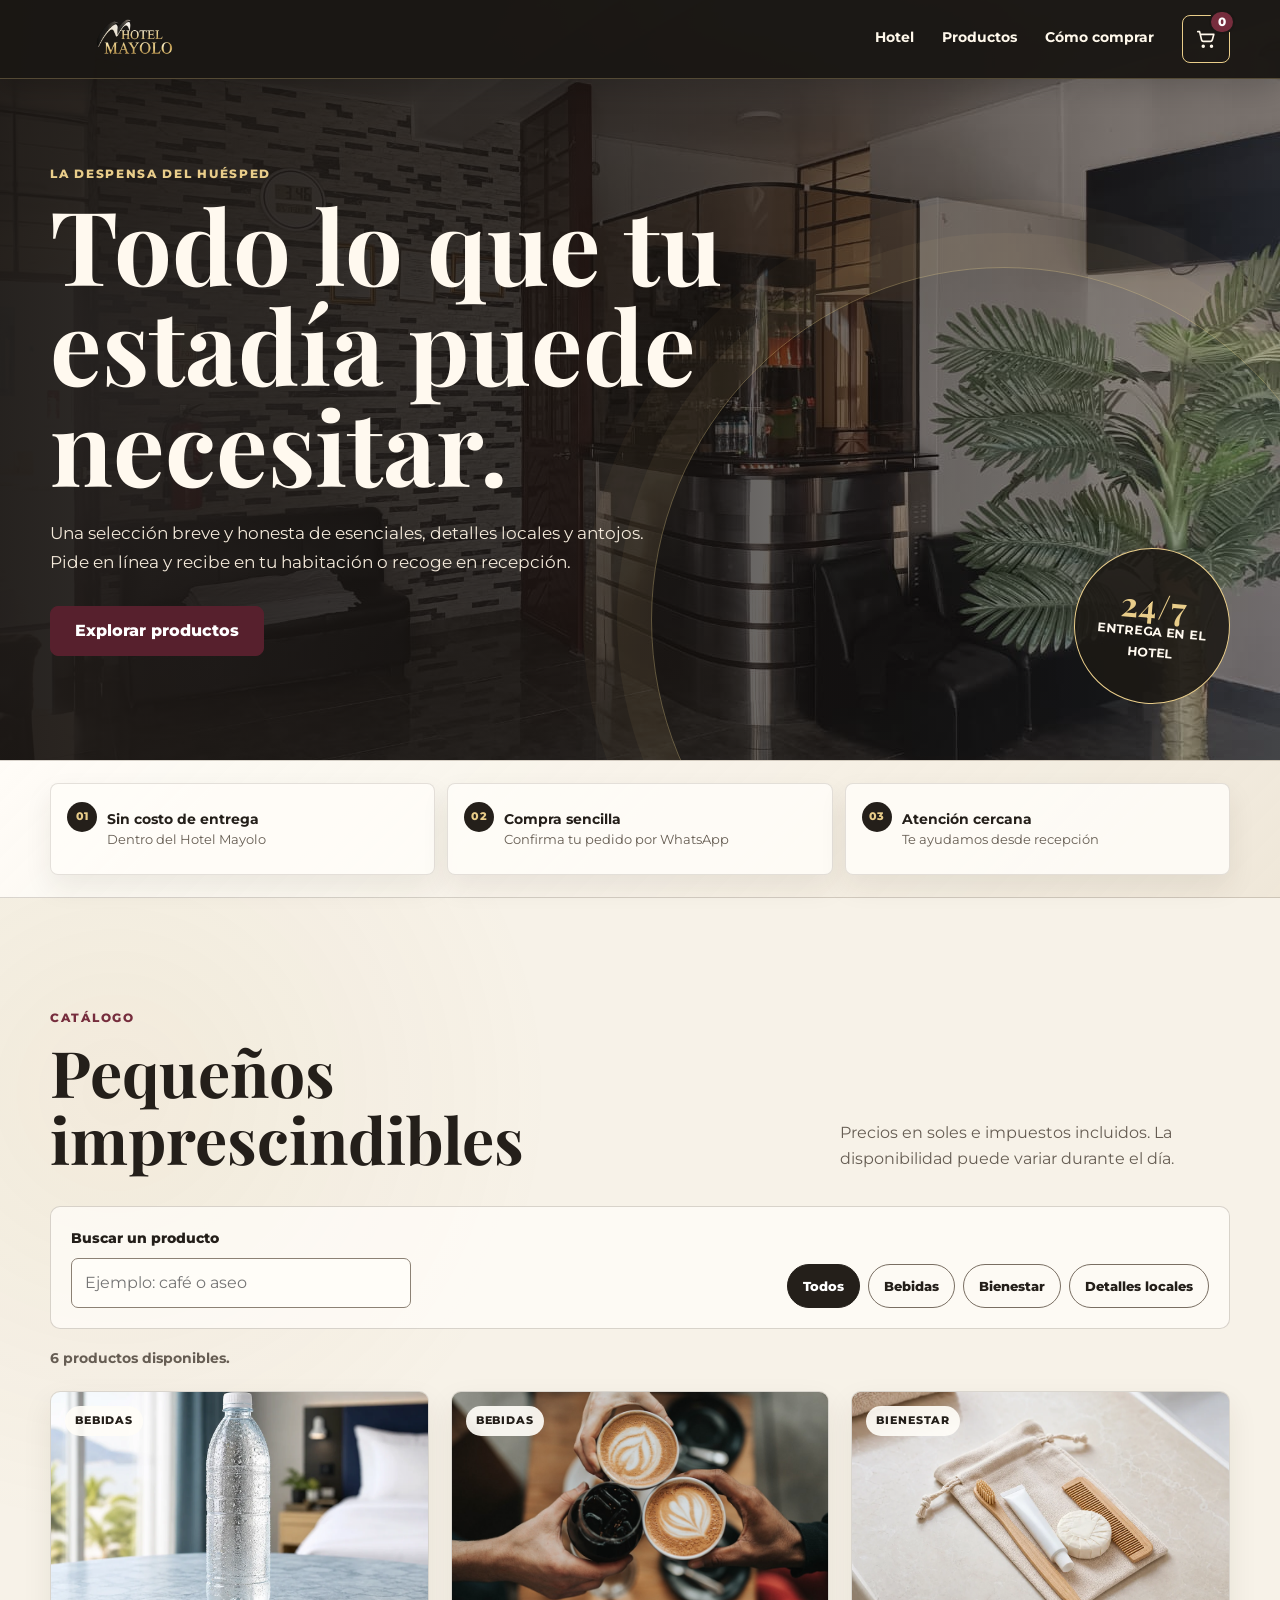
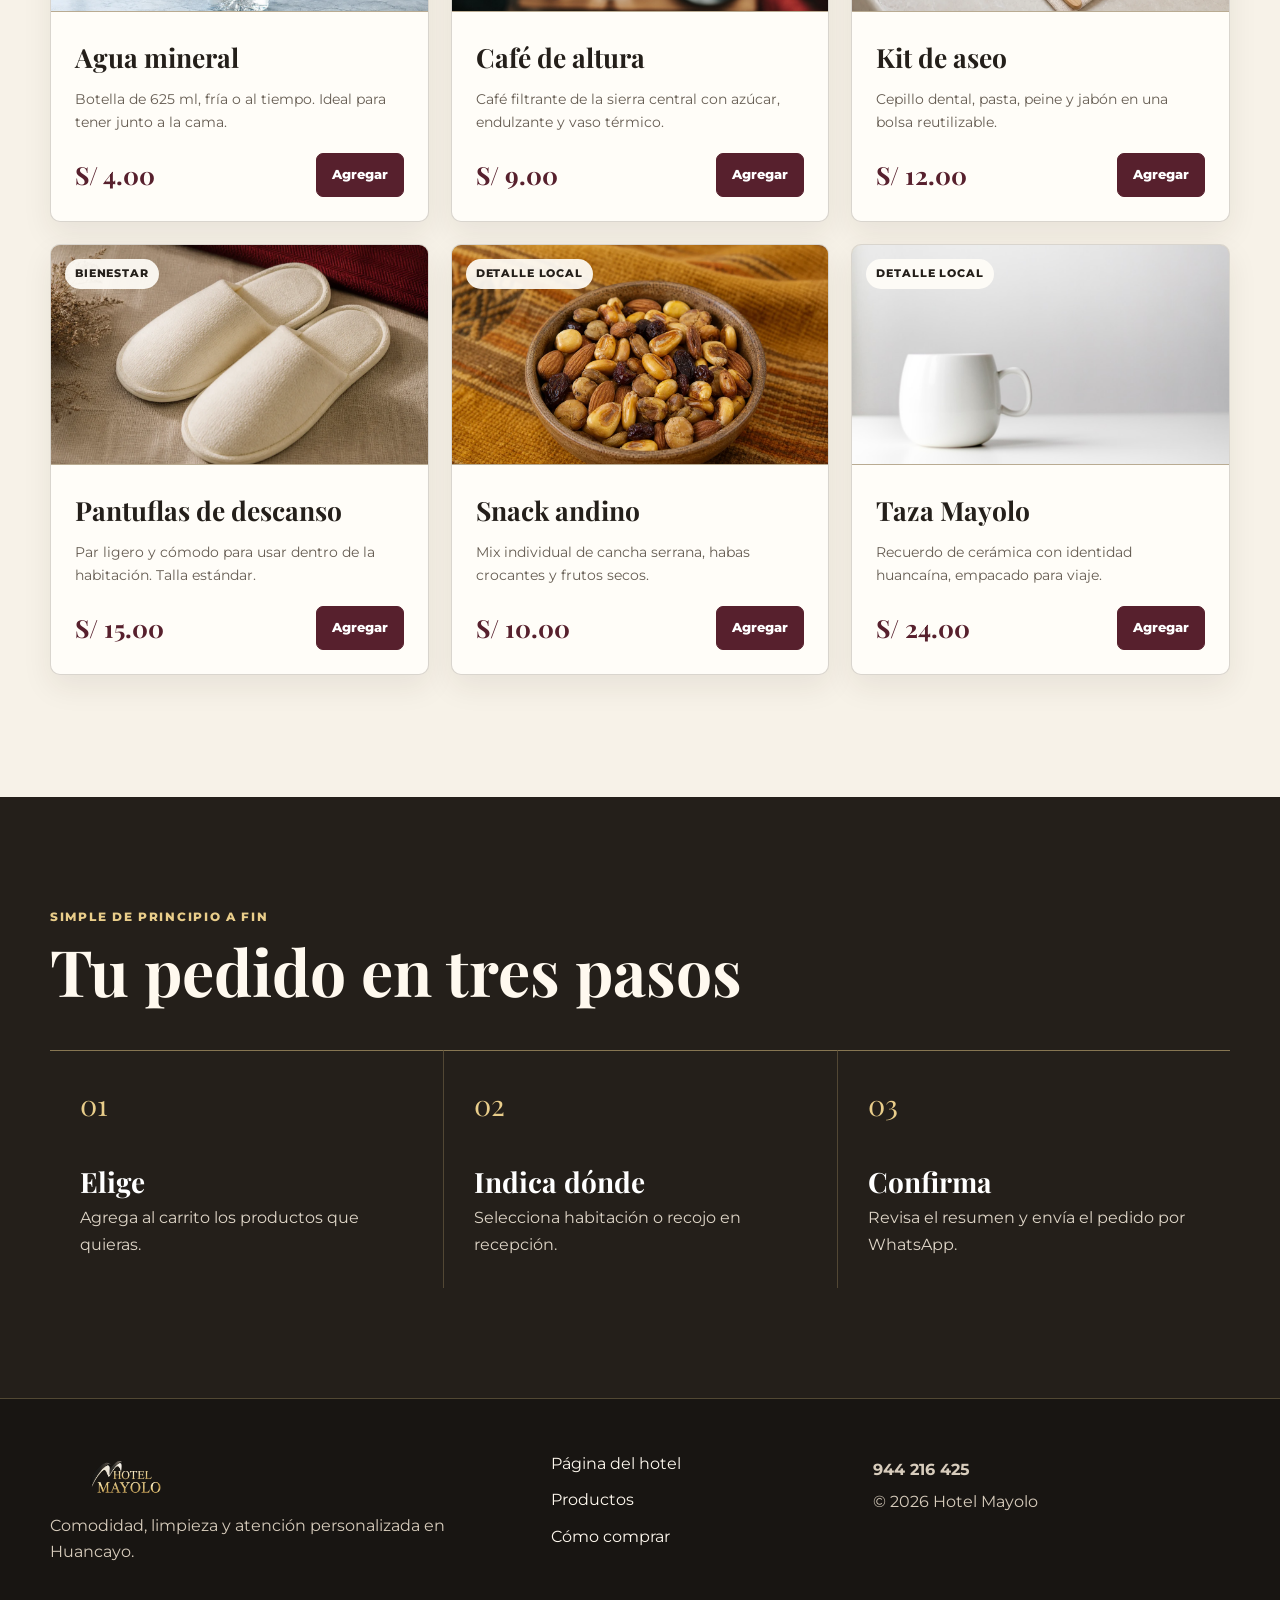
==== e-commerce.html @ b38c58a6 "implementado e-commerce" ====
<!DOCTYPE html>
<html lang="es">
<head>
  <meta charset="UTF-8">
  <meta name="viewport" content="width=device-width, initial-scale=1.0">
  <meta name="description" content="Tienda del Hotel Mayolo: productos útiles para tu estadía, entrega en recepción o directamente en tu habitación.">
  <title>Tienda Mayolo | Productos para tu estadía</title>
  <link rel="icon" href="assets/imagenes/logo-mayolo.png" type="image/png">
  <link rel="preconnect" href="https://fonts.googleapis.com">
  <link rel="preconnect" href="https://fonts.gstatic.com" crossorigin>
  <link href="https://fonts.googleapis.com/css2?family=Montserrat:wght@400;500;600;700&family=Playfair+Display:wght@600;700&display=swap" rel="stylesheet">
  <link rel="stylesheet" href="e-commerce.css">
</head>
<body>
  <header class="encabezado-tienda">
    <nav class="navegacion-tienda" aria-label="Navegación principal">
      <a class="marca-tienda" href="index.html" aria-label="Hotel Mayolo, volver a la página principal">
        <img src="assets/imagenes/logo-mayolo.png" alt="" width="612" height="408">
      </a>

      <div class="menu-tienda" id="menu-tienda">
        <a href="index.html">Hotel</a>
        <a href="#catalogo">Productos</a>
        <a href="#como-comprar">Cómo comprar</a>
      </div>

      <div class="acciones-cabecera">
        <button class="boton-menu-tienda" id="boton-menu-tienda" type="button" aria-label="Abrir menú" aria-controls="menu-tienda" aria-expanded="false">
          <span aria-hidden="true"></span>
          <span aria-hidden="true"></span>
          <span aria-hidden="true"></span>
        </button>
        <button class="boton-carrito-cabecera" id="abrir-carrito" type="button" aria-label="Abrir carrito de compras" aria-controls="carrito" aria-expanded="false">
          <svg aria-hidden="true" viewBox="0 0 24 24" width="22" height="22" fill="none" stroke="currentColor" stroke-linecap="round" stroke-linejoin="round" stroke-width="1.8"><path d="M3 4h2l2.2 9.1a2 2 0 0 0 2 1.5h7.7a2 2 0 0 0 1.9-1.4L20.5 7H7M10 20a1 1 0 1 1-2 0 1 1 0 0 1 2 0Zm9 0a1 1 0 1 1-2 0 1 1 0 0 1 2 0Z"/></svg>
          <span class="contador-carrito" id="contador-carrito" aria-hidden="true">0</span>
        </button>
      </div>
    </nav>
  </header>

  <main id="contenido-principal">
    <section class="hero-tienda" aria-labelledby="titulo-tienda">
      <img class="hero-tienda__imagen" src="assets/imagenes/recepcion.jpg" alt="Recepción del Hotel Mayolo, punto de recojo de los productos" width="1280" height="960">
      <div class="hero-tienda__velo" aria-hidden="true"></div>
      <div class="contenedor hero-tienda__contenido">
        <p class="antetitulo-tienda">La despensa del huésped</p>
        <h1 id="titulo-tienda">Todo lo que tu estadía puede necesitar.</h1>
        <p>Una selección breve y honesta de esenciales, detalles locales y antojos. Pide en línea y recibe en tu habitación o recoge en recepción.</p>
        <a class="boton-tienda" href="#catalogo">Explorar productos</a>
      </div>
      <p class="sello-entrega">
        <span aria-hidden="true">24/7</span>
        Entrega en el hotel
      </p>
    </section>

    <section class="franja-beneficios" aria-label="Beneficios de la tienda">
      <div class="contenedor">
        <p><strong>Sin costo de entrega</strong><span>Dentro del Hotel Mayolo</span></p>
        <p><strong>Compra sencilla</strong><span>Confirma tu pedido por WhatsApp</span></p>
        <p><strong>Atención cercana</strong><span>Te ayudamos desde recepción</span></p>
      </div>
    </section>

    <section class="seccion-catalogo" id="catalogo" aria-labelledby="titulo-catalogo">
      <div class="contenedor">
        <div class="cabecera-catalogo">
          <div>
            <p class="antetitulo-tienda">Catálogo</p>
            <h2 id="titulo-catalogo">Pequeños imprescindibles</h2>
          </div>
          <p>Precios en soles e impuestos incluidos. La disponibilidad puede variar durante el día.</p>
        </div>

        <div class="controles-catalogo" role="group" aria-label="Filtros del catálogo">
          <div class="campo-busqueda">
            <label for="buscar-producto">Buscar un producto</label>
            <input class="control-formulario" id="buscar-producto" type="search" placeholder="Ejemplo: café o aseo" autocomplete="off">
          </div>
          <div class="grupo-filtros" role="group" aria-label="Filtrar por categoría">
            <button class="filtro activo" type="button" data-categoria="todos" aria-pressed="true">Todos</button>
            <button class="filtro" type="button" data-categoria="bebidas" aria-pressed="false">Bebidas</button>
            <button class="filtro" type="button" data-categoria="bienestar" aria-pressed="false">Bienestar</button>
            <button class="filtro" type="button" data-categoria="local" aria-pressed="false">Detalles locales</button>
          </div>
        </div>

        <p class="resultado-busqueda" id="resultado-busqueda" role="status" aria-live="polite"></p>
        <div class="rejilla-productos" id="lista-productos"></div>
      </div>
    </section>

    <section class="como-comprar" id="como-comprar" aria-labelledby="titulo-como-comprar">
      <div class="contenedor">
        <div class="cabecera-pasos">
          <p class="antetitulo-tienda">Simple de principio a fin</p>
          <h2 id="titulo-como-comprar">Tu pedido en tres pasos</h2>
        </div>
        <ol class="lista-pasos">
          <li><span aria-hidden="true">01</span><strong>Elige</strong><p>Agrega al carrito los productos que quieras.</p></li>
          <li><span aria-hidden="true">02</span><strong>Indica dónde</strong><p>Selecciona habitación o recojo en recepción.</p></li>
          <li><span aria-hidden="true">03</span><strong>Confirma</strong><p>Revisa el resumen y envía el pedido por WhatsApp.</p></li>
        </ol>
      </div>
    </section>
  </main>

  <div class="fondo-carrito" id="fondo-carrito" aria-hidden="true"></div>
  <aside class="carrito" id="carrito" aria-labelledby="titulo-carrito" aria-hidden="true">
    <div class="carrito__cabecera">
      <div>
        <p class="antetitulo-tienda">Tu selección</p>
        <h2 id="titulo-carrito" tabindex="-1">Carrito de compra</h2>
      </div>
      <button class="boton-icono" id="cerrar-carrito" type="button" aria-label="Cerrar carrito">×</button>
    </div>
    <div class="carrito__contenido">
      <p class="carrito-vacio" id="carrito-vacio">Tu carrito está vacío. Explora el catálogo y agrega algo para tu estadía.</p>
      <ul class="lista-carrito" id="lista-carrito" aria-label="Productos en el carrito"></ul>
    </div>
    <div class="carrito__resumen">
      <p><span>Subtotal</span><strong id="subtotal-carrito">S/ 0.00</strong></p>
      <p><span>Entrega en el hotel</span><strong>Gratis</strong></p>
      <p class="total-carrito"><span>Total</span><strong id="total-carrito">S/ 0.00</strong></p>
      <button class="boton-tienda boton-tienda--ancho" id="ir-checkout" type="button" disabled>Continuar con el pedido</button>
    </div>
  </aside>

  <dialog class="modal-pedido" id="modal-pedido" aria-labelledby="titulo-pedido">
    <form class="formulario-pedido" id="formulario-pedido" novalidate>
      <div class="modal-pedido__cabecera">
        <div>
          <p class="antetitulo-tienda">Último paso</p>
          <h2 id="titulo-pedido">Confirma tu pedido</h2>
        </div>
        <button class="boton-icono" id="cerrar-pedido" type="button" aria-label="Cerrar formulario de pedido">×</button>
      </div>

      <div class="resumen-checkout" id="resumen-checkout" role="region" aria-label="Resumen del pedido"></div>
      <div class="errores-formulario" id="errores-formulario" role="alert" tabindex="-1" hidden></div>

      <div class="campos-pedido">
        <div>
          <label class="etiqueta-formulario" for="nombre-pedido">Nombre completo</label>
          <input class="control-formulario" id="nombre-pedido" name="nombre" type="text" autocomplete="name" required>
          <span class="mensaje-campo" id="error-nombre"></span>
        </div>
        <div>
          <label class="etiqueta-formulario" for="telefono-pedido">Teléfono</label>
          <input class="control-formulario" id="telefono-pedido" name="telefono" type="tel" inputmode="tel" autocomplete="tel" required>
          <span class="mensaje-campo" id="error-telefono"></span>
        </div>
      </div>

      <fieldset class="opciones-entrega">
        <legend>¿Cómo deseas recibirlo?</legend>
        <label><input type="radio" name="entrega" value="Habitación" checked> Entrega en mi habitación</label>
        <label><input type="radio" name="entrega" value="Recepción"> Recojo en recepción</label>
      </fieldset>

      <div id="campo-habitacion">
        <label class="etiqueta-formulario" for="habitacion-pedido">Número de habitación</label>
        <input class="control-formulario" id="habitacion-pedido" name="habitacion" type="text" inputmode="numeric" autocomplete="off" required>
        <span class="mensaje-campo" id="error-habitacion"></span>
      </div>

      <div>
        <label class="etiqueta-formulario" for="nota-pedido">Indicaciones adicionales <span>(opcional)</span></label>
        <textarea class="control-formulario" id="nota-pedido" name="nota" rows="3" placeholder="Por ejemplo: entregar a las 8:00 p. m."></textarea>
      </div>

      <label class="aceptacion-pedido">
        <input id="aceptar-pedido" type="checkbox" required>
        Confirmo que revisaré el detalle antes de enviarlo por WhatsApp.
      </label>
      <span class="mensaje-campo" id="error-aceptacion"></span>

      <button class="boton-tienda boton-tienda--ancho" type="submit">Revisar y confirmar pedido</button>
      <p class="nota-pago">El pago se coordina con recepción. Este sitio no solicita datos bancarios.</p>
    </form>
  </dialog>

  <dialog class="modal-pedido modal-confirmacion" id="modal-confirmacion" aria-labelledby="titulo-confirmacion">
    <div class="confirmacion-contenido">
      <span class="marca-confirmacion" aria-hidden="true">✓</span>
      <p class="antetitulo-tienda">Pedido preparado</p>
      <h2 id="titulo-confirmacion" tabindex="-1">Todo listo para confirmar</h2>
      <p id="texto-confirmacion"></p>
      <div class="acciones-confirmacion">
        <a class="boton-tienda boton-tienda--ancho" id="enviar-whatsapp" href="#" target="_blank" rel="noopener">Enviar pedido por WhatsApp</a>
        <button class="boton-secundario" id="cerrar-confirmacion" type="button">Seguir comprando</button>
      </div>
    </div>
  </dialog>

  <div class="anuncio-estado" id="anuncio-estado" role="status" aria-live="polite" aria-atomic="true"></div>

  <footer class="pie-tienda">
    <div class="contenedor pie-tienda__contenido">
      <div>
        <img src="assets/imagenes/logo-mayolo.png" alt="Hotel Mayolo" width="612" height="408">
        <p>Comodidad, limpieza y atención personalizada en Huancayo.</p>
      </div>
      <nav aria-label="Enlaces del pie de página">
        <a href="index.html">Página del hotel</a>
        <a href="#catalogo">Productos</a>
        <a href="#como-comprar">Cómo comprar</a>
      </nav>
      <div>
        <p><strong>944 216 425</strong></p>
        <p>© 2026 Hotel Mayolo</p>
      </div>
    </div>
  </footer>

  <script src="e-commerce.js?v=2" defer></script>
</body>
</html>
---- e-commerce.css ----
* {
  margin: 0;
  padding: 0;
  box-sizing: border-box;
}

:root {
  --tinta: #241f1a;
  --tinta-suave: #665d53;
  --papel: #f7f2e8;
  --papel-profundo: #ede4d4;
  --blanco: #fffdf8;
  --vino: #762d3d;
  --vino-oscuro: #57202d;
  --dorado: #b3893f;
  --dorado-claro: #e9cd8a;
  --verde: #244d43;
  --borde: rgba(67, 51, 35, .2);
  --sombra: 0 24px 64px rgba(53, 38, 22, .16);
  --ancho: min(1180px, calc(100% - 40px));
  --radio: 10px;
}

html {
  scroll-behavior: smooth;
  overflow-x: hidden;
}

body {
  min-width: 320px;
  margin: 0;
  overflow-x: hidden;
  background: var(--papel);
  color: var(--tinta);
  font-family: "Montserrat", sans-serif;
  line-height: 1.65;
}

body.carrito-abierto {
  overflow: hidden;
}

img {
  display: block;
  max-width: 100%;
}

.contenedor {
  width: var(--ancho);
  margin: auto;
}

a {
  color: inherit;
  text-decoration: none;
}

button,
input,
textarea {
  font: inherit;
}

button,
a,
input,
textarea {
  touch-action: manipulation;
}

:focus-visible {
  outline: 3px solid #006b5e;
  outline-offset: 4px;
}

.encabezado-tienda {
  position: fixed;
  inset: 0 0 auto;
  z-index: 100;
  border-bottom: 1px solid rgba(233, 205, 138, .28);
  background: rgba(26, 23, 20, .97);
  box-shadow: 0 8px 28px rgba(0, 0, 0, .18);
}

.navegacion-tienda {
  width: var(--ancho);
  min-height: 78px;
  margin: auto;
  display: flex;
  align-items: center;
  justify-content: space-between;
  gap: 28px;
}

.marca-tienda img {
  width: 168px;
  height: 60px;
  object-fit: contain;
}

.menu-tienda {
  margin-left: auto;
  display: flex;
  align-items: center;
  gap: 28px;
  color: #fff8eb;
  font-size: .9rem;
  font-weight: 700;
}

.menu-tienda > a {
  padding: 12px 0;
  border-bottom: 2px solid transparent;
}

.menu-tienda > a:hover,
.menu-tienda > a:focus-visible {
  border-bottom-color: var(--dorado-claro);
  color: var(--dorado-claro);
}

.boton-menu-tienda {
  display: none;
  width: 46px;
  height: 46px;
  border: 1px solid rgba(233, 205, 138, .55);
  border-radius: 8px;
  background: transparent;
}

.boton-menu-tienda span {
  display: block;
  width: 21px;
  height: 2px;
  margin: 5px auto;
  background: #fff8eb;
  transition: transform .2s ease, opacity .2s ease;
}

.boton-menu-tienda.abierto span:nth-child(1) { transform: translateY(7px) rotate(45deg); }
.boton-menu-tienda.abierto span:nth-child(2) { opacity: 0; }
.boton-menu-tienda.abierto span:nth-child(3) { transform: translateY(-7px) rotate(-45deg); }

.acciones-cabecera {
  display: flex;
  align-items: center;
  gap: 10px;
}

.boton-carrito-cabecera {
  position: relative;
  width: 48px;
  height: 48px;
  padding: 0;
  display: inline-grid;
  flex: 0 0 auto;
  place-items: center;
  border: 1px solid var(--dorado-claro);
  border-radius: 8px;
  background: transparent;
  color: #fff8eb;
  font-weight: 800;
}

.boton-carrito-cabecera:hover {
  background: rgba(233, 205, 138, .12);
}

.contador-carrito {
  position: absolute;
  top: -6px;
  right: -6px;
  min-width: 26px;
  height: 24px;
  display: inline-grid;
  place-items: center;
  padding: 0 6px;
  border-radius: 999px;
  border: 2px solid #1a1714;
  background: var(--vino);
  color: #fff;
  font-size: .78rem;
}

.hero-tienda {
  position: relative;
  min-height: 760px;
  padding: 150px 0 90px;
  display: flex;
  align-items: center;
  isolation: isolate;
  overflow: hidden;
  background: #26211d;
}

.hero-tienda::after {
  content: "";
  position: absolute;
  z-index: -1;
  right: -6%;
  bottom: -28%;
  width: 55%;
  aspect-ratio: 1;
  border: 1px solid rgba(233, 205, 138, .35);
  border-radius: 50%;
  box-shadow: 0 0 0 34px rgba(233, 205, 138, .06), 0 0 0 68px rgba(233, 205, 138, .04);
}

.hero-tienda__imagen,
.hero-tienda__velo {
  position: absolute;
  inset: 0;
  z-index: -3;
  width: 100%;
  height: 100%;
}

.hero-tienda__imagen {
  object-fit: cover;
  object-position: center 46%;
  filter: saturate(.78) contrast(1.06);
}

.hero-tienda__velo {
  z-index: -2;
  background: linear-gradient(90deg, rgba(24, 20, 17, .94) 0%, rgba(24, 20, 17, .75) 48%, rgba(24, 20, 17, .28) 100%);
}

.hero-tienda__contenido h1 {
  max-width: 780px;
  margin: 0 0 24px;
  color: #fff9ef;
  font-family: "Playfair Display", serif;
  font-size: clamp(3.3rem, 8vw, 6.5rem);
  line-height: .98;
  letter-spacing: 0;
  text-wrap: balance;
}

.hero-tienda__contenido > p:not(.antetitulo-tienda) {
  max-width: 620px;
  margin: 0 0 30px;
  color: #f4eadb;
  font-size: 1.08rem;
}

.antetitulo-tienda {
  margin: 0 0 10px;
  color: var(--vino);
  font-size: .76rem;
  font-weight: 800;
  letter-spacing: .14em;
  text-transform: uppercase;
}

.hero-tienda .antetitulo-tienda {
  color: var(--dorado-claro);
}

.boton-tienda {
  min-height: 50px;
  padding: 0 24px;
  display: inline-flex;
  align-items: center;
  justify-content: center;
  border: 1px solid var(--vino-oscuro);
  border-radius: 8px;
  background: var(--vino-oscuro);
  color: #fff;
  font-weight: 800;
  transition: transform .2s ease, background .2s ease, box-shadow .2s ease;
}

.boton-tienda:hover {
  background: #431721;
  color: #fff;
  box-shadow: 0 14px 30px rgba(50, 16, 23, .24);
  transform: translateY(-2px);
}

.boton-tienda:disabled {
  border-color: #8d877e;
  background: #8d877e;
  cursor: not-allowed;
  opacity: .8;
  transform: none;
}

.boton-tienda--ancho {
  width: 100%;
}

.sello-entrega {
  position: absolute;
  right: max(26px, calc((100vw - 1180px) / 2));
  bottom: 56px;
  width: 156px;
  aspect-ratio: 1;
  margin: 0;
  display: grid;
  place-content: center;
  text-align: center;
  border: 1px solid var(--dorado-claro);
  border-radius: 50%;
  background: rgba(28, 24, 20, .88);
  color: #fff9ef;
  font-size: .78rem;
  font-weight: 700;
  letter-spacing: .06em;
  text-transform: uppercase;
  transform: rotate(5deg);
}

.sello-entrega span {
  color: var(--dorado-claro);
  font-family: "Playfair Display", serif;
  font-size: 2.1rem;
  line-height: 1;
}

.franja-beneficios {
  border-block: 1px solid var(--borde);
  background:
    linear-gradient(135deg, rgba(255, 253, 248, .96), rgba(237, 228, 212, .76));
}

.franja-beneficios .contenedor {
  padding: 22px 0;
  display: grid;
  grid-template-columns: repeat(3, minmax(0, 1fr));
  gap: 12px;
  counter-reset: beneficio;
}

.franja-beneficios p {
  position: relative;
  min-height: 92px;
  margin: 0;
  padding: 18px 18px 16px 56px;
  display: grid;
  align-content: center;
  gap: 3px;
  border: 1px solid rgba(67, 51, 35, .14);
  border-radius: 8px;
  background: rgba(255, 253, 248, .86);
  box-shadow: 0 12px 28px rgba(53, 38, 22, .08);
  counter-increment: beneficio;
}

.franja-beneficios p::before {
  content: "0" counter(beneficio);
  position: absolute;
  left: 16px;
  top: 18px;
  width: 30px;
  height: 30px;
  display: grid;
  place-items: center;
  border-radius: 50%;
  background: var(--tinta);
  color: var(--dorado-claro);
  font-size: .68rem;
  font-weight: 800;
  letter-spacing: .04em;
}

.franja-beneficios strong {
  color: var(--tinta);
  font-size: .9rem;
  line-height: 1.25;
}

.franja-beneficios span {
  color: var(--tinta-suave);
  font-size: .8rem;
  line-height: 1.45;
}

.seccion-catalogo,
.como-comprar {
  scroll-margin-top: 82px;
}

.seccion-catalogo {
  padding: 110px 0 122px;
  background:
    radial-gradient(circle at 9% 13%, rgba(179, 137, 63, .08), transparent 25%),
    var(--papel);
}

.cabecera-catalogo {
  margin-bottom: 34px;
  display: grid;
  grid-template-columns: 1fr minmax(260px, 390px);
  gap: 50px;
  align-items: end;
}

.cabecera-catalogo h2,
.cabecera-pasos h2,
.carrito h2,
.modal-pedido h2 {
  margin: 0;
  color: var(--tinta);
  font-family: "Playfair Display", serif;
  font-size: clamp(2.25rem, 5vw, 4rem);
  line-height: 1.05;
  text-wrap: balance;
}

.cabecera-catalogo > p {
  margin: 0;
  color: var(--tinta-suave);
}

.controles-catalogo {
  margin-bottom: 18px;
  padding: 20px;
  display: flex;
  align-items: end;
  justify-content: space-between;
  gap: 28px;
  border: 1px solid var(--borde);
  border-radius: var(--radio);
  background: rgba(255, 253, 248, .74);
}

.campo-busqueda {
  width: min(100%, 340px);
}

.campo-busqueda label,
.etiqueta-formulario,
.opciones-entrega legend {
  display: block;
  margin-bottom: 7px;
  color: var(--tinta);
  font-size: .88rem;
  font-weight: 800;
}

.control-formulario {
  width: 100%;
  min-height: 48px;
  padding: 11px 13px;
  border: 1px solid #8c8174;
  border-radius: 7px;
  background: var(--blanco);
  color: var(--tinta);
  outline: none;
  transition: border-color .2s ease, box-shadow .2s ease;
}

.control-formulario:focus {
  border-color: var(--verde);
  box-shadow: 0 0 0 4px rgba(36, 77, 67, .16);
}

.grupo-filtros {
  display: flex;
  flex-wrap: wrap;
  justify-content: flex-end;
  gap: 8px;
}

.filtro,
.boton-secundario {
  min-height: 44px;
  padding: 0 15px;
  border: 1px solid #796e62;
  border-radius: 999px;
  background: transparent;
  color: var(--tinta);
  font-size: .84rem;
  font-weight: 800;
}

.filtro:hover,
.filtro.activo,
.filtro[aria-pressed="true"] {
  border-color: var(--tinta);
  background: var(--tinta);
  color: #fff;
}

.resultado-busqueda {
  min-height: 26px;
  margin: 0 0 18px;
  color: var(--tinta-suave);
  font-size: .88rem;
  font-weight: 700;
}

.rejilla-productos {
  display: grid;
  grid-template-columns: repeat(3, 1fr);
  gap: 22px;
}

.tarjeta-producto {
  position: relative;
  min-width: 0;
  overflow: hidden;
  display: grid;
  grid-template-rows: 220px 1fr;
  border: 1px solid var(--borde);
  border-radius: var(--radio);
  background: var(--blanco);
  box-shadow: 0 12px 30px rgba(53, 38, 22, .08);
  transition: transform .25s ease, box-shadow .25s ease;
}

.tarjeta-producto:hover {
  transform: translateY(-6px);
  box-shadow: 0 22px 44px rgba(53, 38, 22, .14);
}

.producto-visual {
  position: relative;
  overflow: hidden;
  border-bottom: 1px solid var(--borde);
  background: #d7c9ad;
}

.producto-imagen {
  width: 100%;
  height: 100%;
  object-fit: cover;
  transition: transform .45s ease, filter .45s ease;
}

.tarjeta-producto:hover .producto-imagen {
  filter: saturate(1.04) contrast(1.02);
  transform: scale(1.035);
}

.producto-etiqueta {
  position: absolute;
  z-index: 2;
  top: 14px;
  left: 14px;
  padding: 6px 10px;
  border-radius: 999px;
  background: rgba(255, 253, 248, .92);
  color: var(--tinta);
  font-size: .68rem;
  font-weight: 800;
  letter-spacing: .08em;
  text-transform: uppercase;
}

.producto-contenido {
  padding: 24px;
  display: flex;
  flex-direction: column;
}

.producto-contenido h3 {
  margin: 0 0 8px;
  color: var(--tinta);
  font-family: "Playfair Display", serif;
  font-size: 1.65rem;
}

.producto-contenido p {
  margin: 0 0 18px;
  color: var(--tinta-suave);
  font-size: .9rem;
}

.producto-pie {
  margin-top: auto;
  display: flex;
  align-items: center;
  justify-content: space-between;
  gap: 16px;
}

.producto-precio {
  color: var(--vino-oscuro);
  font-family: "Playfair Display", serif;
  font-size: 1.55rem;
  font-weight: 700;
}

.agregar-producto {
  min-height: 44px;
  padding: 0 15px;
  border: 1px solid var(--vino-oscuro);
  border-radius: 7px;
  background: var(--vino-oscuro);
  color: #fff;
  font-size: .82rem;
  font-weight: 800;
}

.agregar-producto:hover {
  background: #431721;
}

.sin-resultados {
  grid-column: 1 / -1;
  padding: 50px 24px;
  border: 1px dashed #8c8174;
  text-align: center;
  color: var(--tinta-suave);
}

.como-comprar {
  padding: 110px 0;
  background: var(--tinta);
  color: #fff9ef;
}

.como-comprar .antetitulo-tienda {
  color: var(--dorado-claro);
}

.cabecera-pasos {
  max-width: 740px;
  margin-bottom: 46px;
}

.cabecera-pasos h2 {
  color: #fff9ef;
}

.lista-pasos {
  margin: 0;
  padding: 0;
  display: grid;
  grid-template-columns: repeat(3, 1fr);
  list-style: none;
  counter-reset: pasos;
}

.lista-pasos li {
  min-height: 220px;
  padding: 30px;
  border-top: 1px solid rgba(233, 205, 138, .5);
  border-left: 1px solid rgba(233, 205, 138, .23);
}

.lista-pasos li:first-child {
  border-left: 0;
}

.lista-pasos span {
  display: block;
  margin-bottom: 30px;
  color: var(--dorado-claro);
  font-family: "Playfair Display", serif;
  font-size: 1.8rem;
}

.lista-pasos strong {
  display: block;
  color: #fff;
  font-family: "Playfair Display", serif;
  font-size: 1.75rem;
}

.lista-pasos p {
  color: #ded5c7;
}

.fondo-carrito {
  position: fixed;
  inset: 0;
  z-index: 199;
  background: rgba(20, 17, 14, .56);
  opacity: 0;
  visibility: hidden;
  transition: opacity .25s ease;
}

.fondo-carrito.visible {
  opacity: 1;
  visibility: visible;
}

.carrito {
  position: fixed;
  inset: 0 0 0 auto;
  z-index: 200;
  width: min(470px, 100%);
  display: grid;
  grid-template-rows: auto 1fr auto;
  background: var(--blanco);
  box-shadow: -18px 0 50px rgba(0, 0, 0, .2);
  transform: translateX(105%);
  visibility: hidden;
  transition: transform .3s ease, visibility .3s;
}

.carrito.abierto {
  visibility: visible;
  transform: translateX(0);
}

.carrito__cabecera {
  padding: 26px;
  display: flex;
  align-items: flex-start;
  justify-content: space-between;
  gap: 18px;
  border-bottom: 1px solid var(--borde);
}

.carrito h2 {
  font-size: 2rem;
}

.boton-icono {
  flex: 0 0 auto;
  width: 46px;
  height: 46px;
  border: 1px solid #71675d;
  border-radius: 50%;
  background: transparent;
  color: var(--tinta);
  font-size: 1.7rem;
  line-height: 1;
}

.boton-icono:hover {
  background: var(--papel-profundo);
}

.carrito__contenido {
  min-height: 0;
  overflow-y: auto;
  padding: 20px 26px;
}

.carrito-vacio {
  margin: 46px 0;
  color: var(--tinta-suave);
  text-align: center;
}

.lista-carrito {
  margin: 0;
  padding: 0;
  list-style: none;
}

.item-carrito {
  padding: 18px 0;
  display: grid;
  grid-template-columns: 72px minmax(0, 1fr) auto;
  gap: 12px;
  border-bottom: 1px solid var(--borde);
}

.item-carrito__imagen {
  width: 72px;
  height: 72px;
  grid-row: 1 / span 2;
  object-fit: cover;
  border-radius: 8px;
}

.item-carrito h3 {
  margin: 0 0 3px;
  color: var(--tinta);
  font-family: "Playfair Display", serif;
  font-size: 1.2rem;
}

.item-carrito p {
  margin: 0;
  color: var(--tinta-suave);
  font-size: .82rem;
}

.item-carrito > strong {
  color: var(--vino-oscuro);
}

.controles-cantidad {
  grid-column: 2 / -1;
  display: flex;
  align-items: center;
  justify-content: space-between;
  gap: 14px;
}

.selector-cantidad {
  display: inline-flex;
  align-items: center;
  border: 1px solid #81766a;
  border-radius: 7px;
}

.selector-cantidad button {
  width: 42px;
  height: 40px;
  border: 0;
  background: transparent;
  color: var(--tinta);
  font-weight: 800;
}

.selector-cantidad span {
  min-width: 32px;
  text-align: center;
  font-weight: 800;
}

.eliminar-producto {
  min-height: 40px;
  border: 0;
  border-bottom: 1px solid currentColor;
  background: transparent;
  color: var(--vino-oscuro);
  font-size: .78rem;
  font-weight: 800;
}

.carrito__resumen {
  padding: 22px 26px 28px;
  border-top: 1px solid var(--borde);
  background: var(--papel);
}

.carrito__resumen p {
  margin: 0 0 8px;
  display: flex;
  justify-content: space-between;
  gap: 16px;
  color: var(--tinta-suave);
  font-size: .88rem;
}

.carrito__resumen p strong {
  color: var(--tinta);
}

.carrito__resumen .total-carrito {
  margin: 18px 0;
  padding-top: 16px;
  border-top: 1px solid var(--borde);
  color: var(--tinta);
  font-size: 1.1rem;
}

.total-carrito strong {
  color: var(--vino-oscuro) !important;
  font-family: "Playfair Display", serif;
  font-size: 1.45rem;
}

.modal-pedido {
  width: min(680px, calc(100% - 30px));
  max-height: calc(100dvh - 30px);
  margin: auto;
  padding: 0;
  overflow: auto;
  border: 1px solid var(--borde);
  border-radius: 12px;
  background: var(--blanco);
  color: var(--tinta);
  box-shadow: var(--sombra);
}

.modal-pedido::backdrop {
  background: rgba(20, 17, 14, .72);
}

.formulario-pedido {
  padding: 30px;
  display: grid;
  gap: 20px;
}

.campos-pedido {
  display: grid;
  grid-template-columns: repeat(2, 1fr);
  gap: 16px;
}

.modal-pedido__cabecera {
  display: flex;
  align-items: flex-start;
  justify-content: space-between;
  gap: 20px;
}

.modal-pedido h2 {
  font-size: 2.4rem;
}

.resumen-checkout {
  padding: 16px 18px;
  border-left: 4px solid var(--dorado);
  background: var(--papel);
  color: var(--tinta-suave);
  font-size: .88rem;
}

.resumen-checkout p {
  margin: 0;
  display: flex;
  justify-content: space-between;
  gap: 15px;
}

.resumen-checkout strong {
  color: var(--tinta);
}

.errores-formulario {
  padding: 14px 16px;
  border: 2px solid #9d2235;
  border-radius: 7px;
  background: #fff1f3;
  color: #6d1424;
  font-size: .9rem;
  font-weight: 700;
}

.mensaje-campo {
  display: block;
  min-height: 18px;
  margin-top: 4px;
  color: #851b2d;
  font-size: .78rem;
  font-weight: 700;
}

.campo-invalido {
  border: 2px solid #9d2235 !important;
}

.opciones-entrega {
  margin: 0;
  padding: 0;
  display: grid;
  gap: 10px;
  border: 0;
}

.opciones-entrega legend {
  float: none;
  width: auto;
}

.opciones-entrega label,
.aceptacion-pedido {
  display: flex;
  align-items: flex-start;
  gap: 10px;
  color: var(--tinta);
  font-size: .9rem;
}

.opciones-entrega input,
.aceptacion-pedido input {
  flex: 0 0 auto;
  width: 20px;
  height: 20px;
  margin-top: 2px;
  accent-color: var(--vino-oscuro);
}

.etiqueta-formulario span {
  color: var(--tinta-suave);
  font-weight: 500;
}

.nota-pago {
  margin: -6px 0 0;
  color: var(--tinta-suave);
  font-size: .78rem;
  text-align: center;
}

.modal-confirmacion {
  width: min(520px, calc(100% - 30px));
}

.confirmacion-contenido {
  padding: 42px 34px;
  text-align: center;
}

.marca-confirmacion {
  width: 76px;
  height: 76px;
  margin: 0 auto 22px;
  display: grid;
  place-items: center;
  border: 2px solid var(--verde);
  border-radius: 50%;
  color: var(--verde);
  font-size: 2.4rem;
  font-weight: 800;
}

.confirmacion-contenido > p:not(.antetitulo-tienda) {
  color: var(--tinta-suave);
}

.acciones-confirmacion {
  margin-top: 24px;
  display: grid;
  gap: 10px;
}

.boton-secundario {
  width: 100%;
  border-radius: 7px;
}

.boton-secundario:hover {
  background: var(--papel-profundo);
}

.anuncio-estado {
  position: fixed;
  z-index: 300;
  left: 50%;
  bottom: 24px;
  max-width: min(430px, calc(100% - 30px));
  padding: 13px 18px;
  border-radius: 8px;
  background: var(--verde);
  color: #fff;
  font-size: .88rem;
  font-weight: 800;
  box-shadow: var(--sombra);
  opacity: 0;
  visibility: hidden;
  transform: translate(-50%, 16px);
  transition: opacity .2s ease, transform .2s ease;
}

.anuncio-estado.visible {
  opacity: 1;
  visibility: visible;
  transform: translate(-50%, 0);
}

.pie-tienda {
  padding: 52px 0;
  border-top: 1px solid rgba(233, 205, 138, .28);
  background: #181512;
  color: #fff9ef;
}

.pie-tienda__contenido {
  display: grid;
  grid-template-columns: 1.3fr .8fr 1fr;
  gap: 36px;
}

.pie-tienda img {
  width: 150px;
  height: 56px;
  object-fit: contain;
}

.pie-tienda p {
  margin: 6px 0 0;
  color: #d7ccbc;
}

.pie-tienda nav {
  display: grid;
  align-content: start;
  gap: 10px;
}

.pie-tienda a {
  color: #fff9ef;
}

.pie-tienda a:hover {
  color: var(--dorado-claro);
}

@media (max-width: 920px) {
  :root {
    --ancho: min(100% - 30px, 1180px);
  }

  .boton-menu-tienda {
    display: block;
  }

  .menu-tienda {
    margin-left: 0;
    position: fixed;
    inset: 78px 0 auto;
    max-height: calc(100dvh - 78px);
    padding: 18px 22px 24px;
    display: flex;
    flex-direction: column;
    align-items: stretch;
    gap: 6px;
    overflow-y: auto;
    border-bottom: 1px solid rgba(233, 205, 138, .3);
    background: #1a1714;
    transform: translateY(-125%);
    visibility: hidden;
    transition: transform .25s ease, visibility .25s;
  }

  .menu-tienda.abierto {
    transform: translateY(0);
    visibility: visible;
  }

  .menu-tienda > a {
    padding: 13px 6px;
  }

  .hero-tienda {
    min-height: 680px;
  }

  .sello-entrega {
    width: 128px;
  }

  .franja-beneficios .contenedor,
  .rejilla-productos,
  .lista-pasos,
  .pie-tienda__contenido {
    grid-template-columns: 1fr 1fr;
  }

  .franja-beneficios p:first-child {
    grid-column: 1 / -1;
  }

  .lista-pasos li:last-child {
    grid-column: 1 / -1;
    min-height: 180px;
    border-left: 0;
  }

  .pie-tienda__contenido > div:last-child {
    grid-column: 1 / -1;
  }
}

@media (max-width: 680px) {
  :root {
    --ancho: min(100% - 22px, 1180px);
  }

  .marca-tienda img {
    width: 138px;
  }

  .hero-tienda {
    min-height: 700px;
    padding: 130px 0 96px;
    align-items: flex-end;
  }

  .hero-tienda__velo {
    background: linear-gradient(0deg, rgba(24, 20, 17, .96) 3%, rgba(24, 20, 17, .73) 62%, rgba(24, 20, 17, .3) 100%);
  }

  .hero-tienda__contenido {
    text-align: center;
  }

  .hero-tienda__contenido h1 {
    font-size: clamp(3rem, 15vw, 4.3rem);
  }

  .hero-tienda__contenido > p:not(.antetitulo-tienda) {
    font-size: .97rem;
  }

  .sello-entrega {
    display: none;
  }

  .franja-beneficios {
    background: var(--papel);
  }

  .franja-beneficios .contenedor {
    grid-template-columns: repeat(2, minmax(0, 1fr));
    gap: 10px;
    padding: 14px 0;
  }

  .franja-beneficios p,
  .franja-beneficios p:first-child {
    min-height: 104px;
    padding: 46px 12px 14px;
    border: 1px solid rgba(67, 51, 35, .14);
    text-align: left;
  }

  .franja-beneficios p:first-child {
    min-height: 92px;
    grid-column: 1 / -1;
  }

  .franja-beneficios p::before {
    left: 12px;
    top: 12px;
  }

  .franja-beneficios strong {
    font-size: .82rem;
  }

  .franja-beneficios span {
    font-size: .72rem;
  }

  .seccion-catalogo,
  .como-comprar {
    padding: 76px 0;
  }

  .como-comprar {
    padding: 52px 0 58px;
  }

  .cabecera-pasos {
    margin-bottom: 22px;
  }

  .cabecera-catalogo {
    grid-template-columns: 1fr;
    gap: 18px;
    text-align: center;
  }

  .cabecera-catalogo h2 {
    font-size: 2.5rem;
  }

  .cabecera-pasos h2 {
    font-size: 2.05rem;
  }

  .controles-catalogo {
    align-items: stretch;
    flex-direction: column;
  }

  .campo-busqueda {
    width: 100%;
  }

  .grupo-filtros {
    justify-content: flex-start;
  }

  .campos-pedido,
  .lista-pasos,
  .pie-tienda__contenido {
    grid-template-columns: 1fr;
  }

  .lista-pasos {
    gap: 10px;
  }

  .rejilla-productos {
    grid-template-columns: repeat(2, minmax(0, 1fr));
    gap: 10px;
  }

  .tarjeta-producto {
    grid-template-rows: 132px 1fr;
    border-radius: 8px;
  }

  .producto-etiqueta {
    top: 10px;
    left: 10px;
    padding: 5px 7px;
    font-size: .58rem;
  }

  .producto-contenido {
    padding: 14px;
  }

  .producto-contenido h3 {
    font-size: 1.18rem;
    line-height: 1.08;
  }

  .producto-contenido p {
    margin-bottom: 14px;
    font-size: .78rem;
    line-height: 1.45;
  }

  .producto-pie {
    align-items: stretch;
    flex-direction: column;
    gap: 10px;
  }

  .producto-precio {
    font-size: 1.3rem;
  }

  .agregar-producto {
    width: 100%;
    min-height: 40px;
    padding: 0 10px;
  }

  .lista-pasos li,
  .lista-pasos li:last-child {
    grid-column: auto;
    min-height: 0;
    padding: 18px;
    border: 1px solid rgba(233, 205, 138, .22);
    border-radius: 8px;
    background: rgba(255, 249, 239, .035);
  }

  .lista-pasos span {
    margin-bottom: 8px;
    font-size: 1.35rem;
  }

  .lista-pasos strong {
    font-size: 1.35rem;
  }

  .lista-pasos p {
    margin: 6px 0 0;
    font-size: .9rem;
  }

  .pie-tienda__contenido,
  .pie-tienda__contenido > div:last-child {
    grid-column: auto;
    text-align: center;
  }

  .pie-tienda img {
    margin: auto;
  }

  .formulario-pedido {
    padding: 22px;
  }

  .modal-pedido h2 {
    font-size: 2rem;
  }

  .confirmacion-contenido {
    padding: 34px 22px;
  }
}

@media (max-width: 390px) {
  .rejilla-productos {
    gap: 8px;
  }

  .tarjeta-producto {
    grid-template-rows: 118px 1fr;
  }

  .producto-contenido {
    padding: 12px;
  }

  .producto-contenido h3 {
    font-size: 1.05rem;
  }

  .producto-contenido p {
    font-size: .74rem;
  }

  .producto-pie {
    align-items: stretch;
    flex-direction: column;
  }

  .agregar-producto {
    width: 100%;
  }

  .carrito__cabecera,
  .carrito__contenido,
  .carrito__resumen {
    padding-left: 18px;
    padding-right: 18px;
  }
}

@media (prefers-reduced-motion: reduce) {
  html {
    scroll-behavior: auto;
  }

  *,
  *::before,
  *::after {
    scroll-behavior: auto !important;
    transition-duration: .01ms !important;
    animation-duration: .01ms !important;
    animation-iteration-count: 1 !important;
  }
}

@media (forced-colors: active) {
  .producto-visual,
  .hero-tienda__velo {
    forced-color-adjust: none;
  }

  .filtro.activo,
  .filtro[aria-pressed="true"] {
    outline: 2px solid currentColor;
  }
}
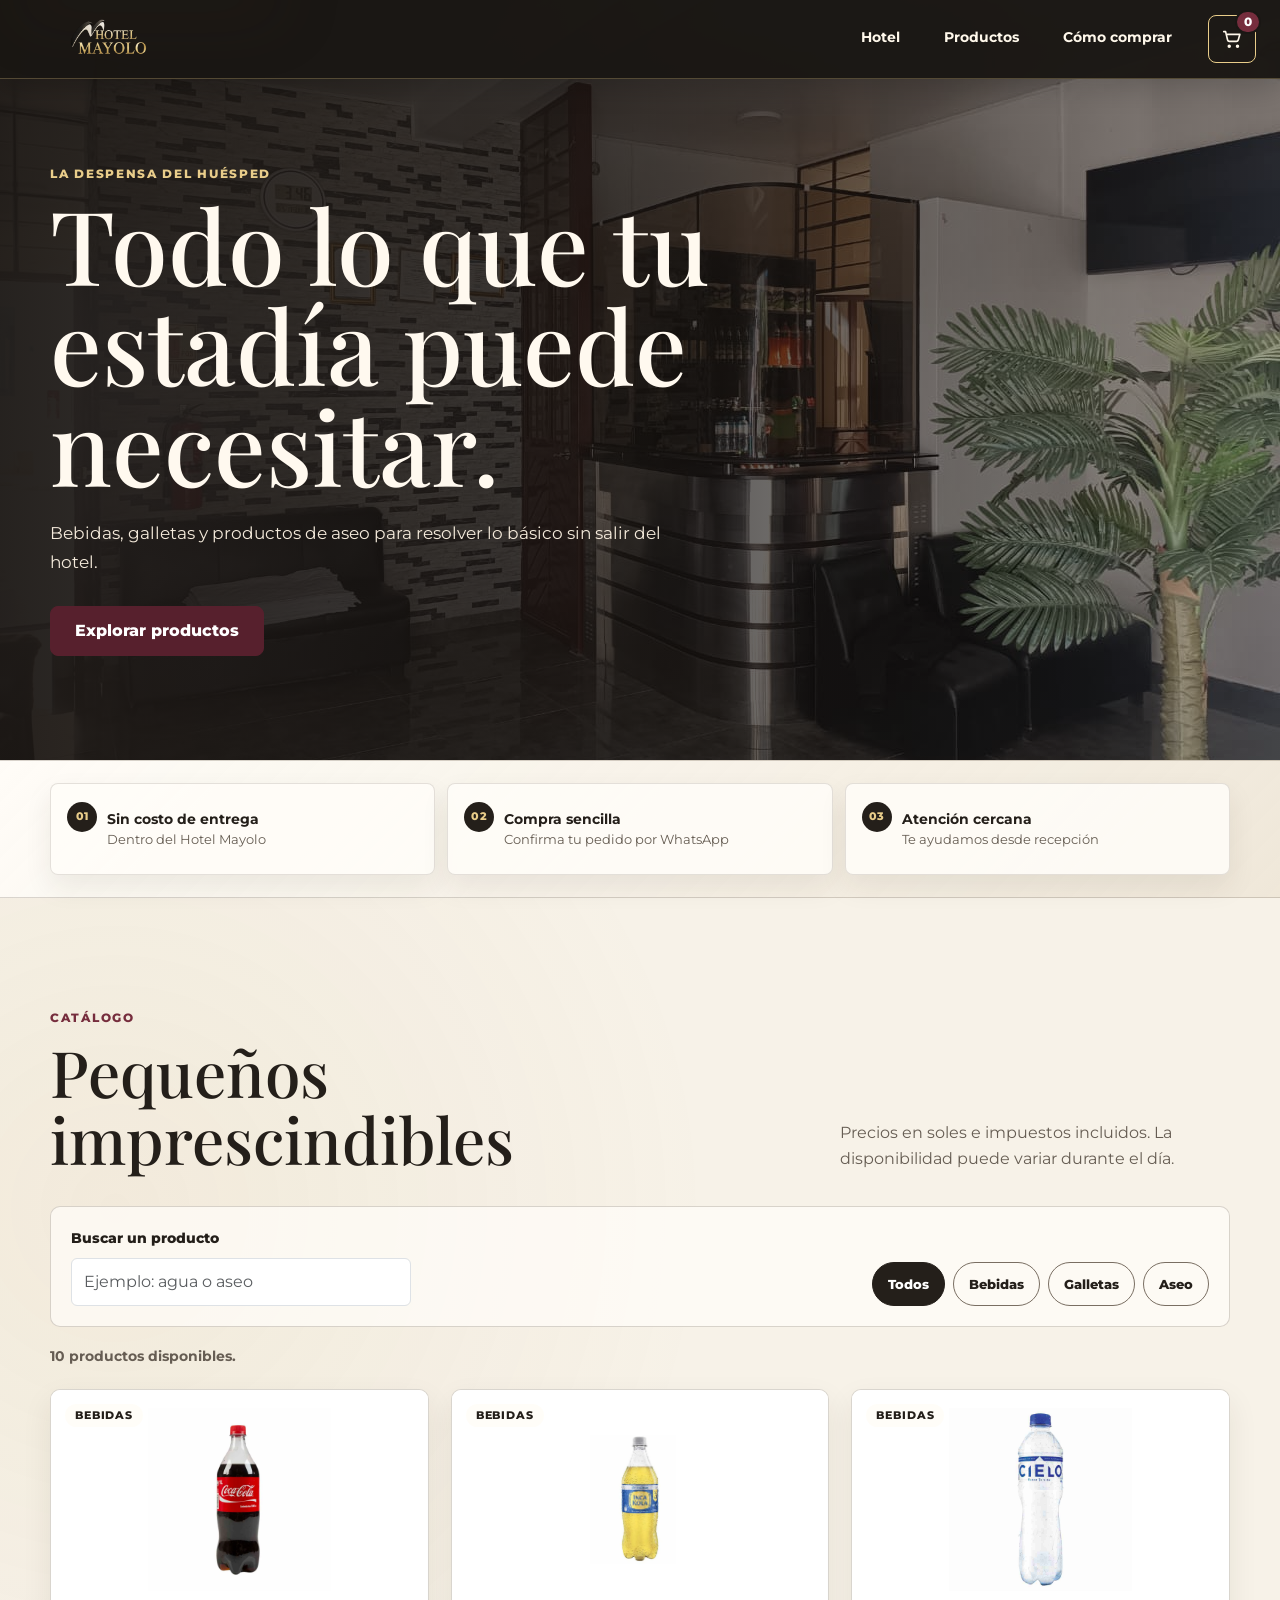
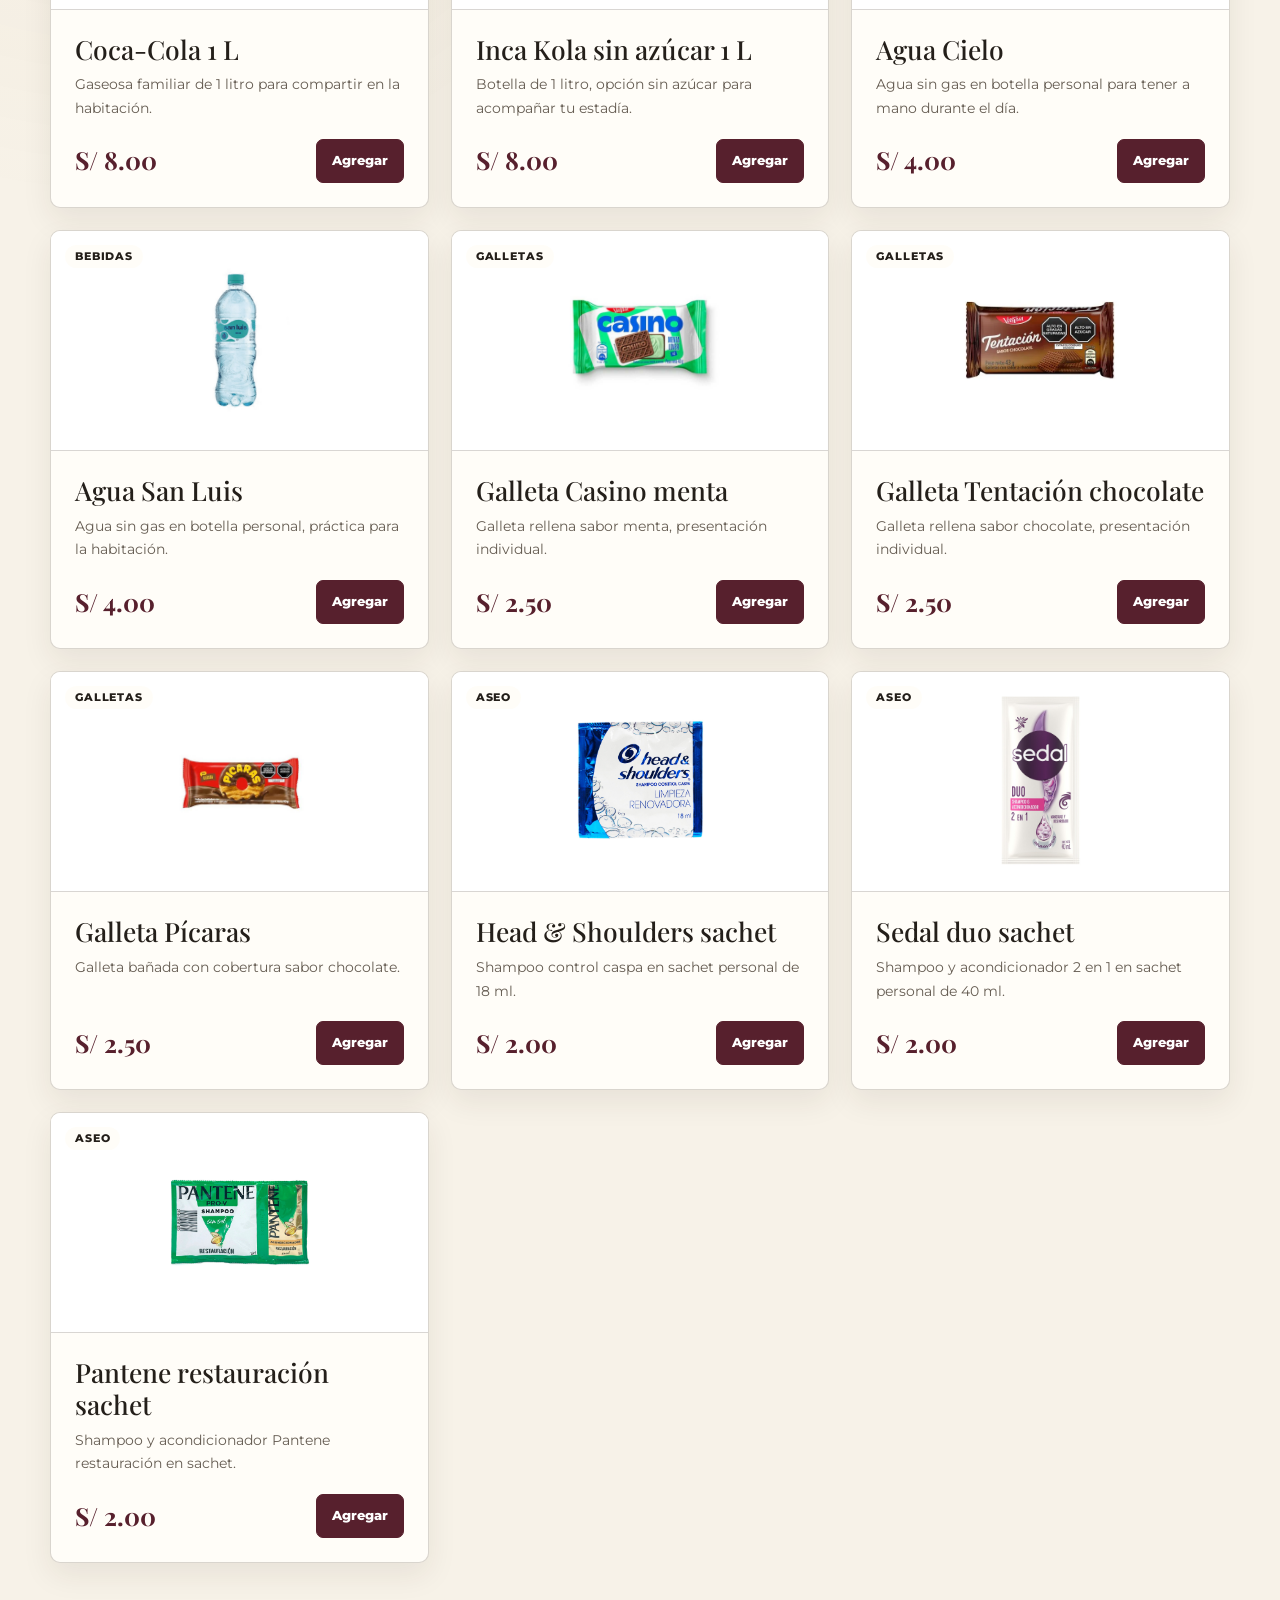
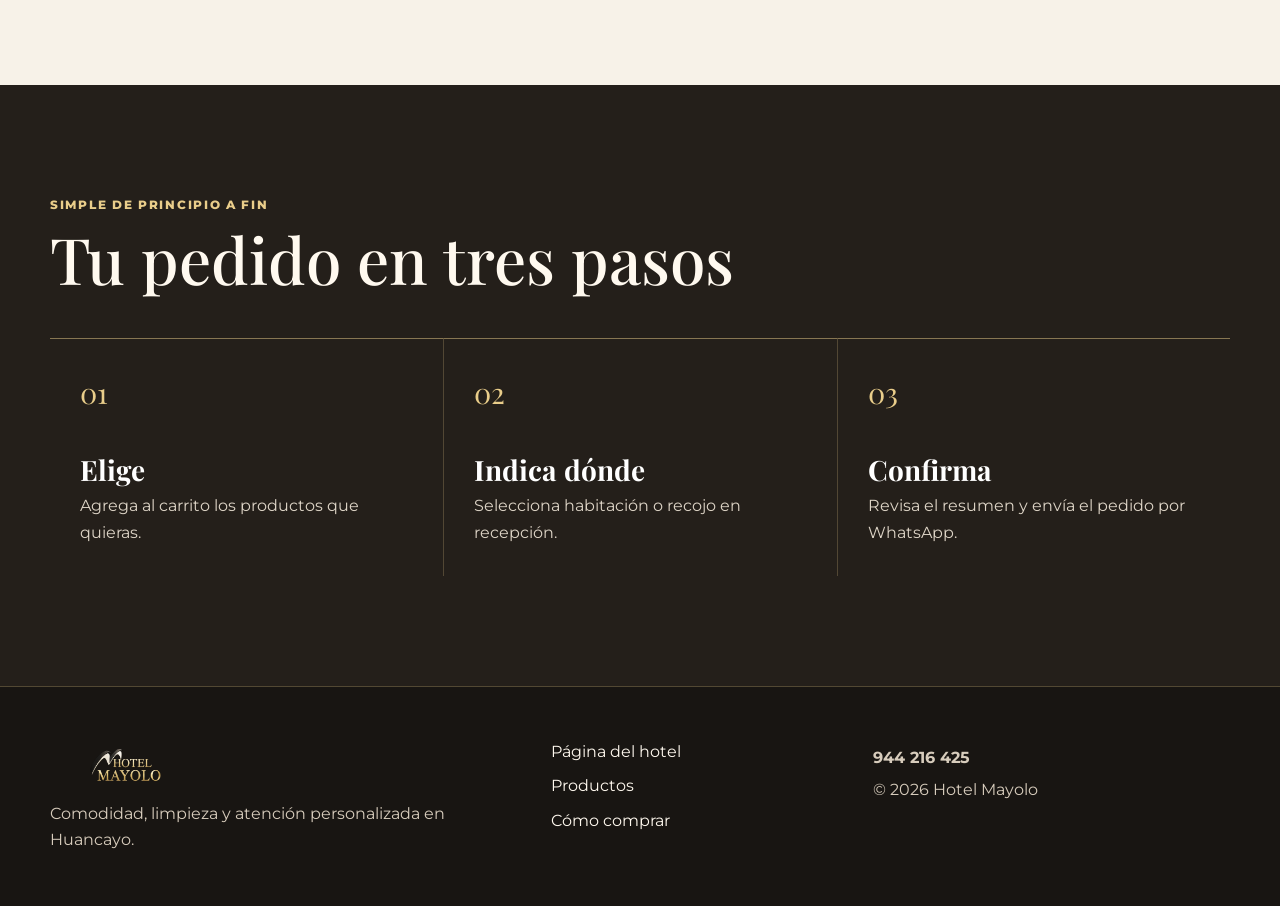
==== commit a5c622c2: "codigo completo" ====
--- a/e-commerce.html
+++ b/e-commerce.html
@@ -5,32 +5,31 @@
   <meta name="viewport" content="width=device-width, initial-scale=1.0">
   <meta name="description" content="Tienda del Hotel Mayolo: productos útiles para tu estadía, entrega en recepción o directamente en tu habitación.">
   <title>Tienda Mayolo | Productos para tu estadía</title>
-  <link rel="icon" href="assets/imagenes/logo-mayolo.png" type="image/png">
-  <link rel="preconnect" href="https://fonts.googleapis.com">
-  <link rel="preconnect" href="https://fonts.gstatic.com" crossorigin>
+  <link href="https://cdn.jsdelivr.net/npm/bootstrap@5.3.3/dist/css/bootstrap.min.css" rel="stylesheet" integrity="sha384-QWTKZyjpPEjISv5WaRU9OFeRpok6YctnYmDr5pNlyT2bRjXh0JMhjY6hW+ALEwIH" crossorigin="anonymous">
   <link href="https://fonts.googleapis.com/css2?family=Montserrat:wght@400;500;600;700&family=Playfair+Display:wght@600;700&display=swap" rel="stylesheet">
   <link rel="stylesheet" href="e-commerce.css">
 </head>
 <body>
+  <a class="enlace-salto" href="#contenido-principal">Saltar al contenido principal</a>
   <header class="encabezado-tienda">
-    <nav class="navegacion-tienda" aria-label="Navegación principal">
-      <a class="marca-tienda" href="index.html" aria-label="Hotel Mayolo, volver a la página principal">
-        <img src="assets/imagenes/logo-mayolo.png" alt="" width="612" height="408">
+    <nav class="navegacion-tienda navbar navbar-expand-lg" aria-label="Navegación principal">
+      <a class="marca-tienda navbar-brand" href="index.html" aria-label="Hotel Mayolo, volver a la página principal">
+        <img src="assets/imagenes/hotel/logo-mayolo.png" alt="" width="612" height="408">
       </a>
 
-      <div class="menu-tienda" id="menu-tienda">
-        <a href="index.html">Hotel</a>
-        <a href="#catalogo">Productos</a>
-        <a href="#como-comprar">Cómo comprar</a>
-      </div>
-
-      <div class="acciones-cabecera">
-        <button class="boton-menu-tienda" id="boton-menu-tienda" type="button" aria-label="Abrir menú" aria-controls="menu-tienda" aria-expanded="false">
+      <div class="menu-tienda navbar-nav" id="menu-tienda">
+        <a class="nav-link" href="index.html">Hotel</a>
+        <a class="nav-link" href="#catalogo">Productos</a>
+        <a class="nav-link" href="#como-comprar">Cómo comprar</a>
+      </div>
+
+      <div class="acciones-cabecera d-flex align-items-center gap-2">
+        <button class="boton-menu-tienda navbar-toggler" id="boton-menu-tienda" type="button" aria-label="Abrir menú" aria-controls="menu-tienda" aria-expanded="false">
           <span aria-hidden="true"></span>
           <span aria-hidden="true"></span>
           <span aria-hidden="true"></span>
         </button>
-        <button class="boton-carrito-cabecera" id="abrir-carrito" type="button" aria-label="Abrir carrito de compras" aria-controls="carrito" aria-expanded="false">
+        <button class="boton-carrito-cabecera btn" id="abrir-carrito" type="button" aria-label="Abrir carrito de compras" aria-controls="carrito" aria-expanded="false">
           <svg aria-hidden="true" viewBox="0 0 24 24" width="22" height="22" fill="none" stroke="currentColor" stroke-linecap="round" stroke-linejoin="round" stroke-width="1.8"><path d="M3 4h2l2.2 9.1a2 2 0 0 0 2 1.5h7.7a2 2 0 0 0 1.9-1.4L20.5 7H7M10 20a1 1 0 1 1-2 0 1 1 0 0 1 2 0Zm9 0a1 1 0 1 1-2 0 1 1 0 0 1 2 0Z"/></svg>
           <span class="contador-carrito" id="contador-carrito" aria-hidden="true">0</span>
         </button>
@@ -40,18 +39,14 @@
 
   <main id="contenido-principal">
     <section class="hero-tienda" aria-labelledby="titulo-tienda">
-      <img class="hero-tienda__imagen" src="assets/imagenes/recepcion.jpg" alt="Recepción del Hotel Mayolo, punto de recojo de los productos" width="1280" height="960">
+      <img class="hero-tienda__imagen" src="assets/imagenes/hotel/recepcion.jpg" alt="Recepción del Hotel Mayolo, punto de recojo de los productos" width="1280" height="960">
       <div class="hero-tienda__velo" aria-hidden="true"></div>
       <div class="contenedor hero-tienda__contenido">
         <p class="antetitulo-tienda">La despensa del huésped</p>
         <h1 id="titulo-tienda">Todo lo que tu estadía puede necesitar.</h1>
-        <p>Una selección breve y honesta de esenciales, detalles locales y antojos. Pide en línea y recibe en tu habitación o recoge en recepción.</p>
-        <a class="boton-tienda" href="#catalogo">Explorar productos</a>
-      </div>
-      <p class="sello-entrega">
-        <span aria-hidden="true">24/7</span>
-        Entrega en el hotel
-      </p>
+        <p>Bebidas, galletas y productos de aseo para resolver lo básico sin salir del hotel.</p>
+        <a class="boton-tienda btn" href="#catalogo">Explorar productos</a>
+      </div>
     </section>
 
     <section class="franja-beneficios" aria-label="Beneficios de la tienda">
@@ -75,18 +70,18 @@
         <div class="controles-catalogo" role="group" aria-label="Filtros del catálogo">
           <div class="campo-busqueda">
             <label for="buscar-producto">Buscar un producto</label>
-            <input class="control-formulario" id="buscar-producto" type="search" placeholder="Ejemplo: café o aseo" autocomplete="off">
+            <input class="control-formulario form-control" id="buscar-producto" type="search" placeholder="Ejemplo: agua o aseo" autocomplete="off">
           </div>
           <div class="grupo-filtros" role="group" aria-label="Filtrar por categoría">
-            <button class="filtro activo" type="button" data-categoria="todos" aria-pressed="true">Todos</button>
-            <button class="filtro" type="button" data-categoria="bebidas" aria-pressed="false">Bebidas</button>
-            <button class="filtro" type="button" data-categoria="bienestar" aria-pressed="false">Bienestar</button>
-            <button class="filtro" type="button" data-categoria="local" aria-pressed="false">Detalles locales</button>
+            <button class="filtro activo btn btn-sm" type="button" data-categoria="todos" aria-pressed="true">Todos</button>
+            <button class="filtro btn btn-sm" type="button" data-categoria="bebidas" aria-pressed="false">Bebidas</button>
+            <button class="filtro btn btn-sm" type="button" data-categoria="galletas" aria-pressed="false">Galletas</button>
+            <button class="filtro btn btn-sm" type="button" data-categoria="aseo" aria-pressed="false">Aseo</button>
           </div>
         </div>
 
         <p class="resultado-busqueda" id="resultado-busqueda" role="status" aria-live="polite"></p>
-        <div class="rejilla-productos" id="lista-productos"></div>
+        <div class="rejilla-productos" id="lista-productos" aria-describedby="resultado-busqueda"></div>
       </div>
     </section>
 
@@ -112,70 +107,70 @@
         <p class="antetitulo-tienda">Tu selección</p>
         <h2 id="titulo-carrito" tabindex="-1">Carrito de compra</h2>
       </div>
-      <button class="boton-icono" id="cerrar-carrito" type="button" aria-label="Cerrar carrito">×</button>
+      <button class="boton-icono btn" id="cerrar-carrito" type="button" aria-label="Cerrar carrito">×</button>
     </div>
     <div class="carrito__contenido">
       <p class="carrito-vacio" id="carrito-vacio">Tu carrito está vacío. Explora el catálogo y agrega algo para tu estadía.</p>
       <ul class="lista-carrito" id="lista-carrito" aria-label="Productos en el carrito"></ul>
     </div>
     <div class="carrito__resumen">
-      <p><span>Subtotal</span><strong id="subtotal-carrito">S/ 0.00</strong></p>
-      <p><span>Entrega en el hotel</span><strong>Gratis</strong></p>
-      <p class="total-carrito"><span>Total</span><strong id="total-carrito">S/ 0.00</strong></p>
-      <button class="boton-tienda boton-tienda--ancho" id="ir-checkout" type="button" disabled>Continuar con el pedido</button>
+      <p class="d-flex justify-content-between gap-3"><span>Subtotal</span><strong id="subtotal-carrito">S/ 0.00</strong></p>
+      <p class="d-flex justify-content-between gap-3"><span>Entrega en el hotel</span><strong>Gratis</strong></p>
+      <p class="total-carrito d-flex justify-content-between gap-3"><span>Total</span><strong id="total-carrito">S/ 0.00</strong></p>
+      <button class="boton-tienda boton-tienda--ancho btn" id="ir-checkout" type="button" disabled>Continuar con el pedido</button>
     </div>
   </aside>
 
   <dialog class="modal-pedido" id="modal-pedido" aria-labelledby="titulo-pedido">
     <form class="formulario-pedido" id="formulario-pedido" novalidate>
-      <div class="modal-pedido__cabecera">
+      <div class="modal-pedido__cabecera d-flex align-items-start justify-content-between gap-3">
         <div>
           <p class="antetitulo-tienda">Último paso</p>
           <h2 id="titulo-pedido">Confirma tu pedido</h2>
         </div>
-        <button class="boton-icono" id="cerrar-pedido" type="button" aria-label="Cerrar formulario de pedido">×</button>
+        <button class="boton-icono btn" id="cerrar-pedido" type="button" aria-label="Cerrar formulario de pedido">×</button>
       </div>
 
       <div class="resumen-checkout" id="resumen-checkout" role="region" aria-label="Resumen del pedido"></div>
       <div class="errores-formulario" id="errores-formulario" role="alert" tabindex="-1" hidden></div>
 
-      <div class="campos-pedido">
-        <div>
+      <div class="campos-pedido row g-3">
+        <div class="col-md-6">
           <label class="etiqueta-formulario" for="nombre-pedido">Nombre completo</label>
-          <input class="control-formulario" id="nombre-pedido" name="nombre" type="text" autocomplete="name" required>
+          <input class="control-formulario form-control" id="nombre-pedido" name="nombre" type="text" autocomplete="name" required>
           <span class="mensaje-campo" id="error-nombre"></span>
         </div>
-        <div>
+        <div class="col-md-6">
           <label class="etiqueta-formulario" for="telefono-pedido">Teléfono</label>
-          <input class="control-formulario" id="telefono-pedido" name="telefono" type="tel" inputmode="tel" autocomplete="tel" required>
+          <input class="control-formulario form-control" id="telefono-pedido" name="telefono" type="tel" inputmode="tel" autocomplete="tel" required>
           <span class="mensaje-campo" id="error-telefono"></span>
         </div>
       </div>
 
       <fieldset class="opciones-entrega">
         <legend>¿Cómo deseas recibirlo?</legend>
-        <label><input type="radio" name="entrega" value="Habitación" checked> Entrega en mi habitación</label>
-        <label><input type="radio" name="entrega" value="Recepción"> Recojo en recepción</label>
+        <label class="form-check"><input class="form-check-input" type="radio" name="entrega" value="Habitación" checked> <span class="form-check-label">Entrega en mi habitación</span></label>
+        <label class="form-check"><input class="form-check-input" type="radio" name="entrega" value="Recepción"> <span class="form-check-label">Recojo en recepción</span></label>
       </fieldset>
 
       <div id="campo-habitacion">
         <label class="etiqueta-formulario" for="habitacion-pedido">Número de habitación</label>
-        <input class="control-formulario" id="habitacion-pedido" name="habitacion" type="text" inputmode="numeric" autocomplete="off" required>
+        <input class="control-formulario form-control" id="habitacion-pedido" name="habitacion" type="text" inputmode="numeric" autocomplete="off" required>
         <span class="mensaje-campo" id="error-habitacion"></span>
       </div>
 
       <div>
         <label class="etiqueta-formulario" for="nota-pedido">Indicaciones adicionales <span>(opcional)</span></label>
-        <textarea class="control-formulario" id="nota-pedido" name="nota" rows="3" placeholder="Por ejemplo: entregar a las 8:00 p. m."></textarea>
-      </div>
-
-      <label class="aceptacion-pedido">
-        <input id="aceptar-pedido" type="checkbox" required>
-        Confirmo que revisaré el detalle antes de enviarlo por WhatsApp.
+        <textarea class="control-formulario form-control" id="nota-pedido" name="nota" rows="3" placeholder="Por ejemplo: entregar a las 8:00 p. m."></textarea>
+      </div>
+
+      <label class="aceptacion-pedido form-check">
+        <input class="form-check-input" id="aceptar-pedido" type="checkbox" required>
+        <span class="form-check-label">Confirmo que revisaré el detalle antes de enviarlo por WhatsApp.</span>
       </label>
       <span class="mensaje-campo" id="error-aceptacion"></span>
 
-      <button class="boton-tienda boton-tienda--ancho" type="submit">Revisar y confirmar pedido</button>
+      <button class="boton-tienda boton-tienda--ancho btn" type="submit">Revisar y confirmar pedido</button>
       <p class="nota-pago">El pago se coordina con recepción. Este sitio no solicita datos bancarios.</p>
     </form>
   </dialog>
@@ -186,9 +181,9 @@
       <p class="antetitulo-tienda">Pedido preparado</p>
       <h2 id="titulo-confirmacion" tabindex="-1">Todo listo para confirmar</h2>
       <p id="texto-confirmacion"></p>
-      <div class="acciones-confirmacion">
-        <a class="boton-tienda boton-tienda--ancho" id="enviar-whatsapp" href="#" target="_blank" rel="noopener">Enviar pedido por WhatsApp</a>
-        <button class="boton-secundario" id="cerrar-confirmacion" type="button">Seguir comprando</button>
+      <div class="acciones-confirmacion d-grid gap-2">
+        <a class="boton-tienda boton-tienda--ancho btn" id="enviar-whatsapp" href="https://wa.me/51944216425" target="_blank" rel="noopener" aria-label="Enviar pedido por WhatsApp, abre en una pestaña nueva">Enviar pedido por WhatsApp</a>
+        <button class="boton-secundario btn" id="cerrar-confirmacion" type="button">Seguir comprando</button>
       </div>
     </div>
   </dialog>
@@ -198,13 +193,13 @@
   <footer class="pie-tienda">
     <div class="contenedor pie-tienda__contenido">
       <div>
-        <img src="assets/imagenes/logo-mayolo.png" alt="Hotel Mayolo" width="612" height="408">
+        <img src="assets/imagenes/hotel/logo-mayolo.png" alt="Hotel Mayolo" width="612" height="408">
         <p>Comodidad, limpieza y atención personalizada en Huancayo.</p>
       </div>
-      <nav aria-label="Enlaces del pie de página">
-        <a href="index.html">Página del hotel</a>
-        <a href="#catalogo">Productos</a>
-        <a href="#como-comprar">Cómo comprar</a>
+      <nav class="nav flex-column gap-2" aria-label="Enlaces del pie de página">
+        <a class="nav-link p-0" href="index.html">Página del hotel</a>
+        <a class="nav-link p-0" href="#catalogo">Productos</a>
+        <a class="nav-link p-0" href="#como-comprar">Cómo comprar</a>
       </nav>
       <div>
         <p><strong>944 216 425</strong></p>
--- a/e-commerce.css
+++ b/e-commerce.css
@@ -1,9 +1,3 @@
-* {
-  margin: 0;
-  padding: 0;
-  box-sizing: border-box;
-}
-
 :root {
   --tinta: #241f1a;
   --tinta-suave: #665d53;
@@ -56,21 +50,38 @@
 }
 
 button,
-input,
-textarea {
-  font: inherit;
-}
-
-button,
 a,
 input,
 textarea {
   touch-action: manipulation;
 }
 
+p {
+  margin: 0;
+}
+
 :focus-visible {
   outline: 3px solid #006b5e;
   outline-offset: 4px;
+}
+
+.enlace-salto {
+  position: fixed;
+  top: 16px;
+  left: 16px;
+  z-index: 300;
+  padding: 10px 14px;
+  border-radius: 8px;
+  background: var(--blanco);
+  color: var(--vino-oscuro);
+  font-weight: 800;
+  box-shadow: var(--sombra);
+  transform: translateY(-140%);
+  transition: transform .2s ease;
+}
+
+.enlace-salto:focus-visible {
+  transform: translateY(0);
 }
 
 .encabezado-tienda {
@@ -83,13 +94,16 @@
 }
 
 .navegacion-tienda {
-  width: var(--ancho);
+  width: calc(100% - 48px);
   min-height: 78px;
   margin: auto;
-  display: flex;
-  align-items: center;
-  justify-content: space-between;
+  padding: 0;
   gap: 28px;
+}
+
+.marca-tienda {
+  margin: 0;
+  padding: 0;
 }
 
 .marca-tienda img {
@@ -101,6 +115,7 @@
 .menu-tienda {
   margin-left: auto;
   display: flex;
+  flex-direction: row;
   align-items: center;
   gap: 28px;
   color: #fff8eb;
@@ -109,6 +124,7 @@
 }
 
 .menu-tienda > a {
+  color: inherit;
   padding: 12px 0;
   border-bottom: 2px solid transparent;
 }
@@ -123,6 +139,7 @@
   display: none;
   width: 46px;
   height: 46px;
+  padding: 0;
   border: 1px solid rgba(233, 205, 138, .55);
   border-radius: 8px;
   background: transparent;
@@ -140,12 +157,6 @@
 .boton-menu-tienda.abierto span:nth-child(1) { transform: translateY(7px) rotate(45deg); }
 .boton-menu-tienda.abierto span:nth-child(2) { opacity: 0; }
 .boton-menu-tienda.abierto span:nth-child(3) { transform: translateY(-7px) rotate(-45deg); }
-
-.acciones-cabecera {
-  display: flex;
-  align-items: center;
-  gap: 10px;
-}
 
 .boton-carrito-cabecera {
   position: relative;
@@ -193,19 +204,6 @@
   background: #26211d;
 }
 
-.hero-tienda::after {
-  content: "";
-  position: absolute;
-  z-index: -1;
-  right: -6%;
-  bottom: -28%;
-  width: 55%;
-  aspect-ratio: 1;
-  border: 1px solid rgba(233, 205, 138, .35);
-  border-radius: 50%;
-  box-shadow: 0 0 0 34px rgba(233, 205, 138, .06), 0 0 0 68px rgba(233, 205, 138, .04);
-}
-
 .hero-tienda__imagen,
 .hero-tienda__velo {
   position: absolute;
@@ -288,34 +286,6 @@
 
 .boton-tienda--ancho {
   width: 100%;
-}
-
-.sello-entrega {
-  position: absolute;
-  right: max(26px, calc((100vw - 1180px) / 2));
-  bottom: 56px;
-  width: 156px;
-  aspect-ratio: 1;
-  margin: 0;
-  display: grid;
-  place-content: center;
-  text-align: center;
-  border: 1px solid var(--dorado-claro);
-  border-radius: 50%;
-  background: rgba(28, 24, 20, .88);
-  color: #fff9ef;
-  font-size: .78rem;
-  font-weight: 700;
-  letter-spacing: .06em;
-  text-transform: uppercase;
-  transform: rotate(5deg);
-}
-
-.sello-entrega span {
-  color: var(--dorado-claro);
-  font-family: "Playfair Display", serif;
-  font-size: 2.1rem;
-  line-height: 1;
 }
 
 .franja-beneficios {
@@ -440,20 +410,8 @@
 }
 
 .control-formulario {
-  width: 100%;
   min-height: 48px;
-  padding: 11px 13px;
-  border: 1px solid #8c8174;
-  border-radius: 7px;
-  background: var(--blanco);
-  color: var(--tinta);
-  outline: none;
-  transition: border-color .2s ease, box-shadow .2s ease;
-}
-
-.control-formulario:focus {
-  border-color: var(--verde);
-  box-shadow: 0 0 0 4px rgba(36, 77, 67, .16);
+  color: var(--tinta);
 }
 
 .grupo-filtros {
@@ -519,13 +477,14 @@
   position: relative;
   overflow: hidden;
   border-bottom: 1px solid var(--borde);
-  background: #d7c9ad;
+  background: #fff;
 }
 
 .producto-imagen {
   width: 100%;
   height: 100%;
-  object-fit: cover;
+  object-fit: contain;
+  padding: 18px;
   transition: transform .45s ease, filter .45s ease;
 }
 
@@ -570,10 +529,6 @@
 
 .producto-pie {
   margin-top: auto;
-  display: flex;
-  align-items: center;
-  justify-content: space-between;
-  gap: 16px;
 }
 
 .producto-precio {
@@ -780,10 +735,6 @@
 
 .controles-cantidad {
   grid-column: 2 / -1;
-  display: flex;
-  align-items: center;
-  justify-content: space-between;
-  gap: 14px;
 }
 
 .selector-cantidad {
@@ -826,9 +777,6 @@
 
 .carrito__resumen p {
   margin: 0 0 8px;
-  display: flex;
-  justify-content: space-between;
-  gap: 16px;
   color: var(--tinta-suave);
   font-size: .88rem;
 }
@@ -874,19 +822,6 @@
   gap: 20px;
 }
 
-.campos-pedido {
-  display: grid;
-  grid-template-columns: repeat(2, 1fr);
-  gap: 16px;
-}
-
-.modal-pedido__cabecera {
-  display: flex;
-  align-items: flex-start;
-  justify-content: space-between;
-  gap: 20px;
-}
-
 .modal-pedido h2 {
   font-size: 2.4rem;
 }
@@ -901,9 +836,6 @@
 
 .resumen-checkout p {
   margin: 0;
-  display: flex;
-  justify-content: space-between;
-  gap: 15px;
 }
 
 .resumen-checkout strong {
@@ -955,11 +887,18 @@
   font-size: .9rem;
 }
 
+.opciones-entrega .form-check,
+.aceptacion-pedido.form-check {
+  margin-bottom: 0;
+  padding-left: 0;
+}
+
 .opciones-entrega input,
 .aceptacion-pedido input {
   flex: 0 0 auto;
   width: 20px;
   height: 20px;
+  margin-left: 0;
   margin-top: 2px;
   accent-color: var(--vino-oscuro);
 }
@@ -1004,8 +943,6 @@
 
 .acciones-confirmacion {
   margin-top: 24px;
-  display: grid;
-  gap: 10px;
 }
 
 .boton-secundario {
@@ -1067,13 +1004,12 @@
 }
 
 .pie-tienda nav {
-  display: grid;
   align-content: start;
-  gap: 10px;
 }
 
 .pie-tienda a {
   color: #fff9ef;
+  padding: 0;
 }
 
 .pie-tienda a:hover {
@@ -1120,10 +1056,6 @@
     min-height: 680px;
   }
 
-  .sello-entrega {
-    width: 128px;
-  }
-
   .franja-beneficios .contenedor,
   .rejilla-productos,
   .lista-pasos,
@@ -1175,10 +1107,6 @@
 
   .hero-tienda__contenido > p:not(.antetitulo-tienda) {
     font-size: .97rem;
-  }
-
-  .sello-entrega {
-    display: none;
   }
 
   .franja-beneficios {
@@ -1257,7 +1185,6 @@
     justify-content: flex-start;
   }
 
-  .campos-pedido,
   .lista-pasos,
   .pie-tienda__contenido {
     grid-template-columns: 1fr;
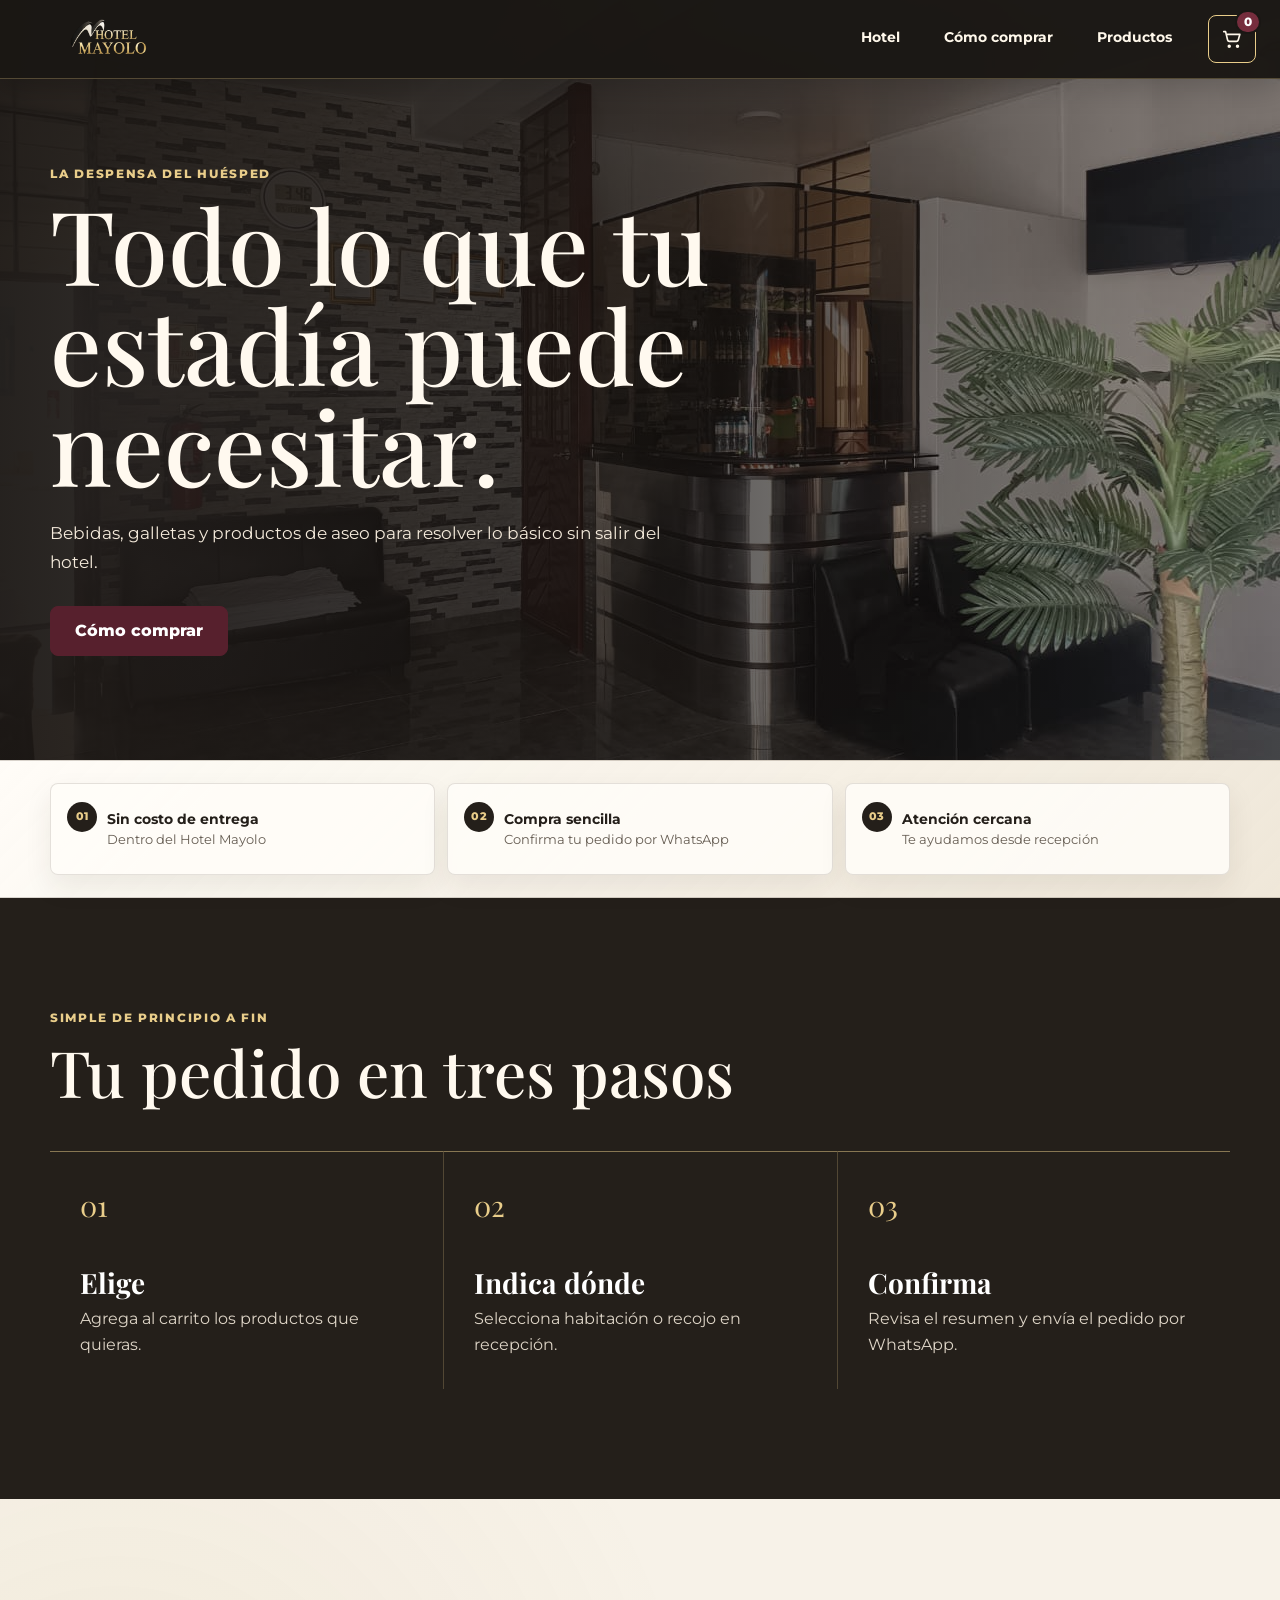
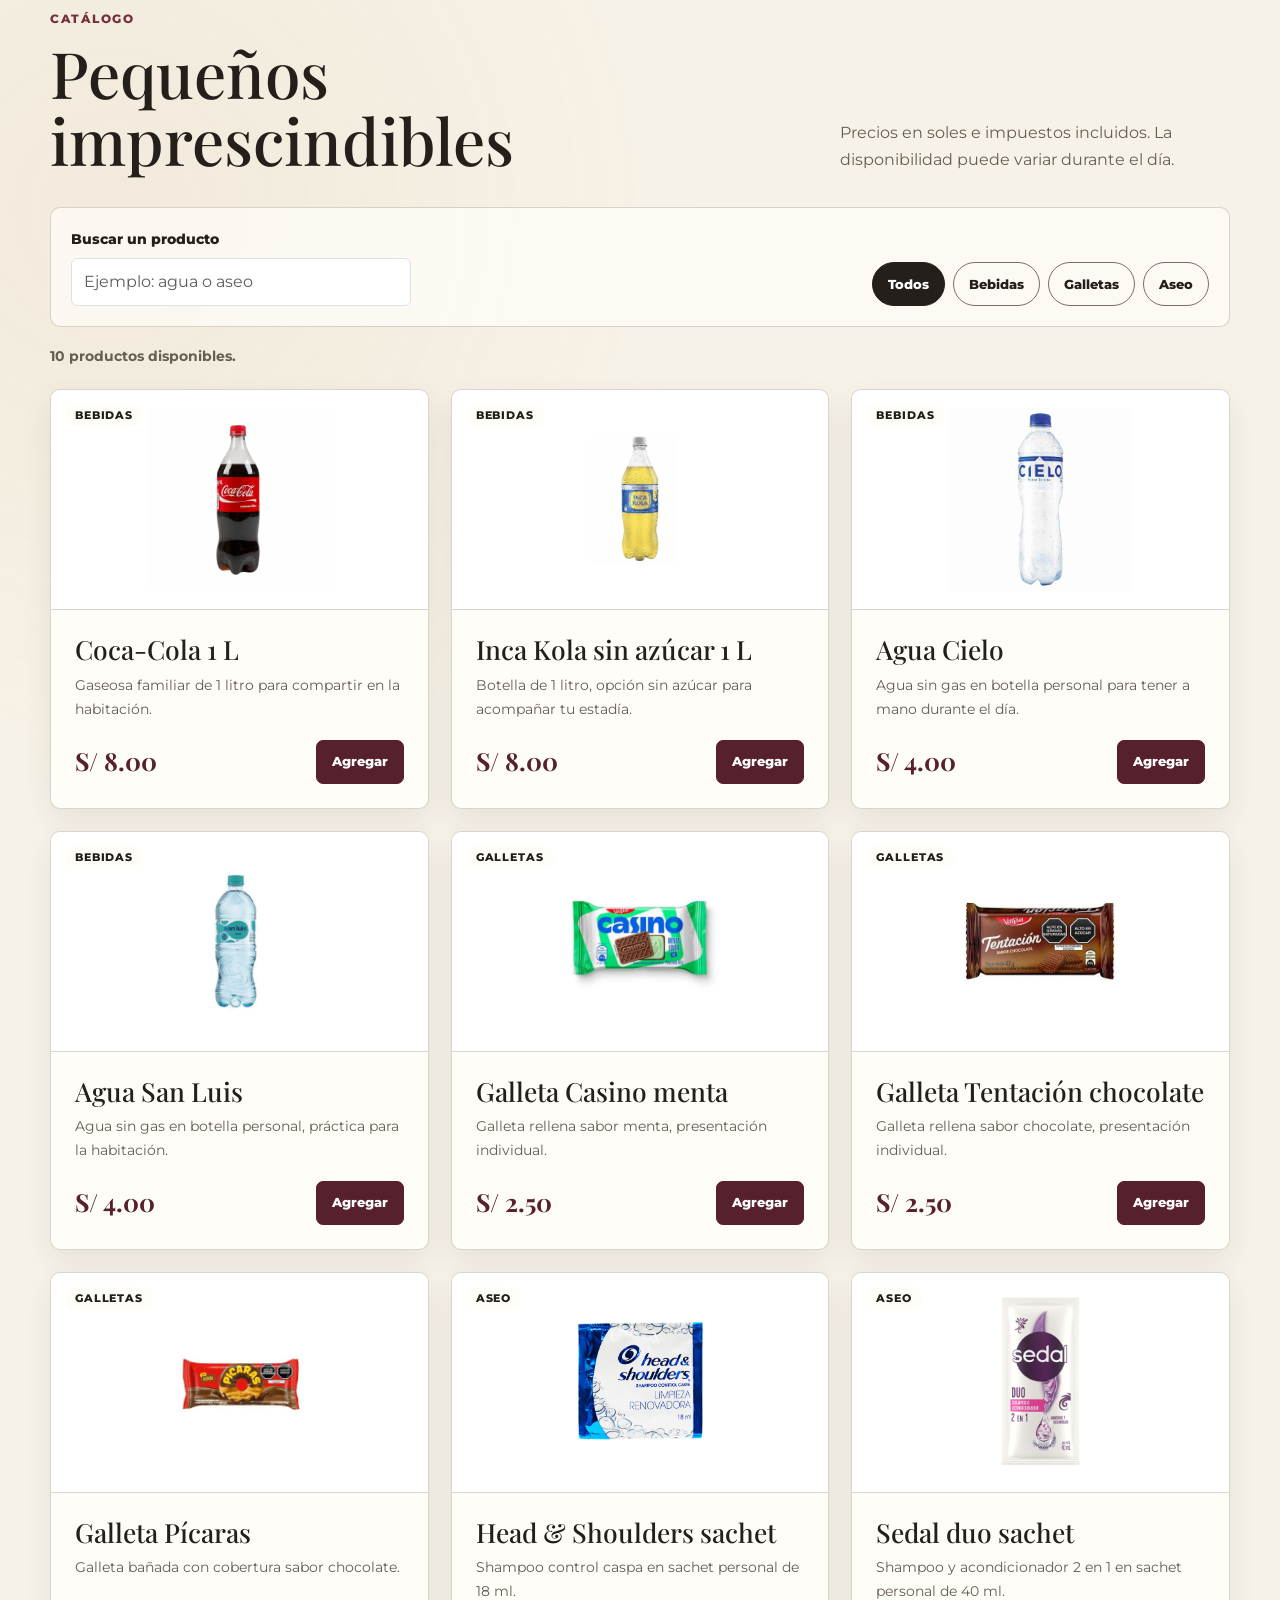
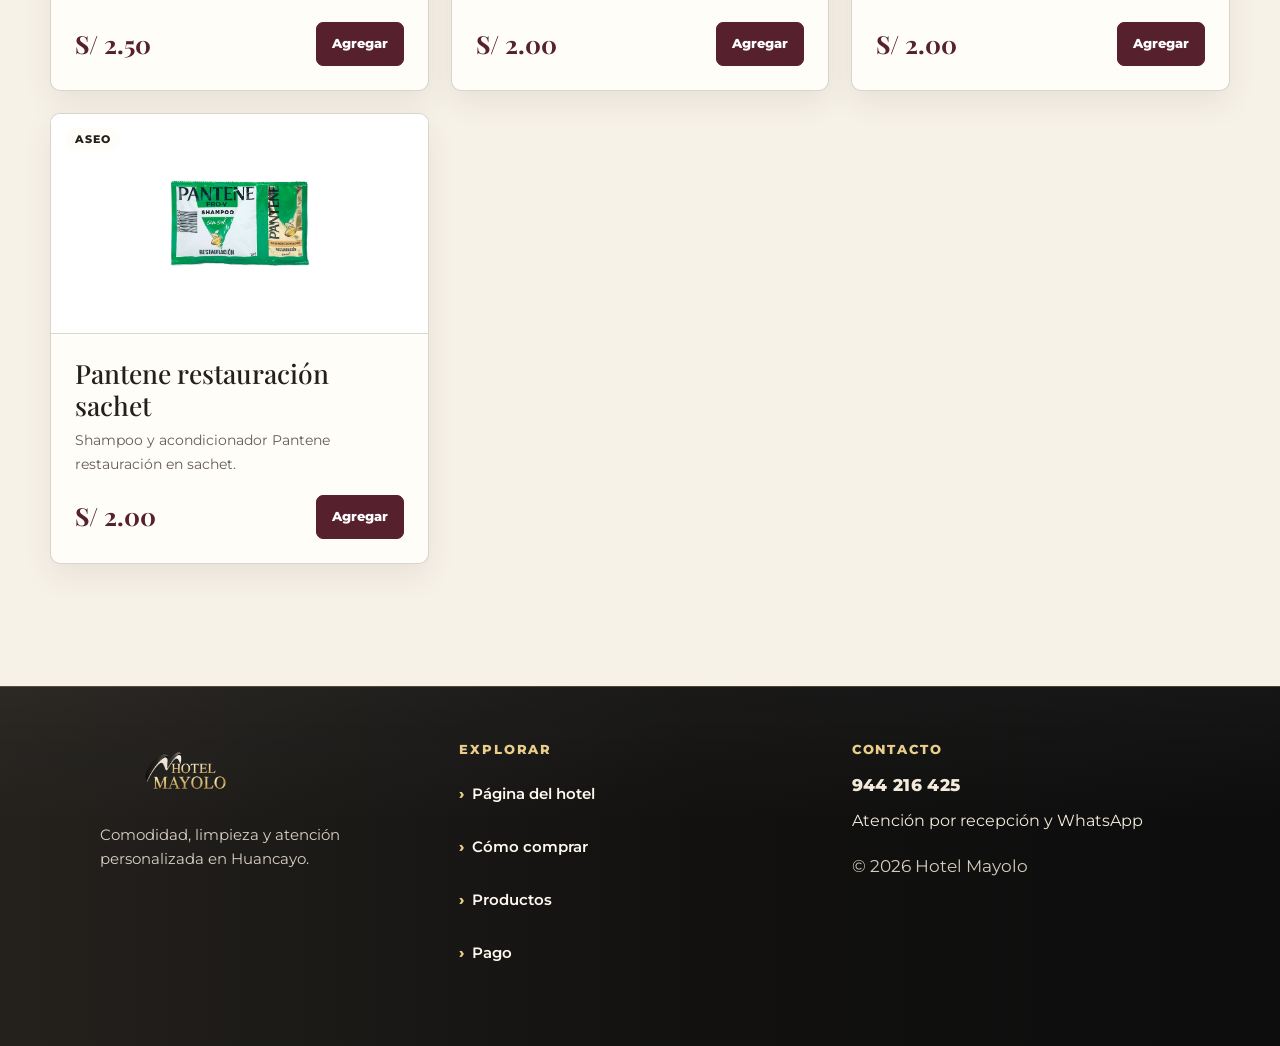
==== commit 3726ea38: "entregable final" ====
--- a/e-commerce.html
+++ b/e-commerce.html
@@ -7,10 +7,9 @@
   <title>Tienda Mayolo | Productos para tu estadía</title>
   <link href="https://cdn.jsdelivr.net/npm/bootstrap@5.3.3/dist/css/bootstrap.min.css" rel="stylesheet" integrity="sha384-QWTKZyjpPEjISv5WaRU9OFeRpok6YctnYmDr5pNlyT2bRjXh0JMhjY6hW+ALEwIH" crossorigin="anonymous">
   <link href="https://fonts.googleapis.com/css2?family=Montserrat:wght@400;500;600;700&family=Playfair+Display:wght@600;700&display=swap" rel="stylesheet">
-  <link rel="stylesheet" href="e-commerce.css">
+  <link rel="stylesheet" href="e-commerce.css?v=3">
 </head>
 <body>
-  <a class="enlace-salto" href="#contenido-principal">Saltar al contenido principal</a>
   <header class="encabezado-tienda">
     <nav class="navegacion-tienda navbar navbar-expand-lg" aria-label="Navegación principal">
       <a class="marca-tienda navbar-brand" href="index.html" aria-label="Hotel Mayolo, volver a la página principal">
@@ -19,8 +18,8 @@
 
       <div class="menu-tienda navbar-nav" id="menu-tienda">
         <a class="nav-link" href="index.html">Hotel</a>
+        <a class="nav-link" href="#como-comprar">Cómo comprar</a>
         <a class="nav-link" href="#catalogo">Productos</a>
-        <a class="nav-link" href="#como-comprar">Cómo comprar</a>
       </div>
 
       <div class="acciones-cabecera d-flex align-items-center gap-2">
@@ -45,7 +44,7 @@
         <p class="antetitulo-tienda">La despensa del huésped</p>
         <h1 id="titulo-tienda">Todo lo que tu estadía puede necesitar.</h1>
         <p>Bebidas, galletas y productos de aseo para resolver lo básico sin salir del hotel.</p>
-        <a class="boton-tienda btn" href="#catalogo">Explorar productos</a>
+        <a class="boton-tienda btn" href="#como-comprar">Cómo comprar</a>
       </div>
     </section>
 
@@ -54,6 +53,20 @@
         <p><strong>Sin costo de entrega</strong><span>Dentro del Hotel Mayolo</span></p>
         <p><strong>Compra sencilla</strong><span>Confirma tu pedido por WhatsApp</span></p>
         <p><strong>Atención cercana</strong><span>Te ayudamos desde recepción</span></p>
+      </div>
+    </section>
+
+    <section class="como-comprar" id="como-comprar" aria-labelledby="titulo-como-comprar">
+      <div class="contenedor">
+        <div class="cabecera-pasos">
+          <p class="antetitulo-tienda">Simple de principio a fin</p>
+          <h2 id="titulo-como-comprar">Tu pedido en tres pasos</h2>
+        </div>
+        <ol class="lista-pasos">
+          <li><span aria-hidden="true">01</span><strong>Elige</strong><p>Agrega al carrito los productos que quieras.</p></li>
+          <li><span aria-hidden="true">02</span><strong>Indica dónde</strong><p>Selecciona habitación o recojo en recepción.</p></li>
+          <li><span aria-hidden="true">03</span><strong>Confirma</strong><p>Revisa el resumen y envía el pedido por WhatsApp.</p></li>
+        </ol>
       </div>
     </section>
 
@@ -85,19 +98,6 @@
       </div>
     </section>
 
-    <section class="como-comprar" id="como-comprar" aria-labelledby="titulo-como-comprar">
-      <div class="contenedor">
-        <div class="cabecera-pasos">
-          <p class="antetitulo-tienda">Simple de principio a fin</p>
-          <h2 id="titulo-como-comprar">Tu pedido en tres pasos</h2>
-        </div>
-        <ol class="lista-pasos">
-          <li><span aria-hidden="true">01</span><strong>Elige</strong><p>Agrega al carrito los productos que quieras.</p></li>
-          <li><span aria-hidden="true">02</span><strong>Indica dónde</strong><p>Selecciona habitación o recojo en recepción.</p></li>
-          <li><span aria-hidden="true">03</span><strong>Confirma</strong><p>Revisa el resumen y envía el pedido por WhatsApp.</p></li>
-        </ol>
-      </div>
-    </section>
   </main>
 
   <div class="fondo-carrito" id="fondo-carrito" aria-hidden="true"></div>
@@ -114,100 +114,46 @@
       <ul class="lista-carrito" id="lista-carrito" aria-label="Productos en el carrito"></ul>
     </div>
     <div class="carrito__resumen">
+      <button class="boton-vaciar-carrito btn" id="vaciar-carrito" type="button" disabled>Vaciar carrito</button>
       <p class="d-flex justify-content-between gap-3"><span>Subtotal</span><strong id="subtotal-carrito">S/ 0.00</strong></p>
       <p class="d-flex justify-content-between gap-3"><span>Entrega en el hotel</span><strong>Gratis</strong></p>
       <p class="total-carrito d-flex justify-content-between gap-3"><span>Total</span><strong id="total-carrito">S/ 0.00</strong></p>
-      <button class="boton-tienda boton-tienda--ancho btn" id="ir-checkout" type="button" disabled>Continuar con el pedido</button>
+      <button class="boton-tienda boton-tienda--ancho btn" id="ir-checkout" type="button" disabled>Continuar al pago</button>
     </div>
   </aside>
 
-  <dialog class="modal-pedido" id="modal-pedido" aria-labelledby="titulo-pedido">
-    <form class="formulario-pedido" id="formulario-pedido" novalidate>
-      <div class="modal-pedido__cabecera d-flex align-items-start justify-content-between gap-3">
-        <div>
-          <p class="antetitulo-tienda">Último paso</p>
-          <h2 id="titulo-pedido">Confirma tu pedido</h2>
-        </div>
-        <button class="boton-icono btn" id="cerrar-pedido" type="button" aria-label="Cerrar formulario de pedido">×</button>
-      </div>
-
-      <div class="resumen-checkout" id="resumen-checkout" role="region" aria-label="Resumen del pedido"></div>
-      <div class="errores-formulario" id="errores-formulario" role="alert" tabindex="-1" hidden></div>
-
-      <div class="campos-pedido row g-3">
-        <div class="col-md-6">
-          <label class="etiqueta-formulario" for="nombre-pedido">Nombre completo</label>
-          <input class="control-formulario form-control" id="nombre-pedido" name="nombre" type="text" autocomplete="name" required>
-          <span class="mensaje-campo" id="error-nombre"></span>
-        </div>
-        <div class="col-md-6">
-          <label class="etiqueta-formulario" for="telefono-pedido">Teléfono</label>
-          <input class="control-formulario form-control" id="telefono-pedido" name="telefono" type="tel" inputmode="tel" autocomplete="tel" required>
-          <span class="mensaje-campo" id="error-telefono"></span>
-        </div>
-      </div>
-
-      <fieldset class="opciones-entrega">
-        <legend>¿Cómo deseas recibirlo?</legend>
-        <label class="form-check"><input class="form-check-input" type="radio" name="entrega" value="Habitación" checked> <span class="form-check-label">Entrega en mi habitación</span></label>
-        <label class="form-check"><input class="form-check-input" type="radio" name="entrega" value="Recepción"> <span class="form-check-label">Recojo en recepción</span></label>
-      </fieldset>
-
-      <div id="campo-habitacion">
-        <label class="etiqueta-formulario" for="habitacion-pedido">Número de habitación</label>
-        <input class="control-formulario form-control" id="habitacion-pedido" name="habitacion" type="text" inputmode="numeric" autocomplete="off" required>
-        <span class="mensaje-campo" id="error-habitacion"></span>
-      </div>
-
-      <div>
-        <label class="etiqueta-formulario" for="nota-pedido">Indicaciones adicionales <span>(opcional)</span></label>
-        <textarea class="control-formulario form-control" id="nota-pedido" name="nota" rows="3" placeholder="Por ejemplo: entregar a las 8:00 p. m."></textarea>
-      </div>
-
-      <label class="aceptacion-pedido form-check">
-        <input class="form-check-input" id="aceptar-pedido" type="checkbox" required>
-        <span class="form-check-label">Confirmo que revisaré el detalle antes de enviarlo por WhatsApp.</span>
-      </label>
-      <span class="mensaje-campo" id="error-aceptacion"></span>
-
-      <button class="boton-tienda boton-tienda--ancho btn" type="submit">Revisar y confirmar pedido</button>
-      <p class="nota-pago">El pago se coordina con recepción. Este sitio no solicita datos bancarios.</p>
-    </form>
-  </dialog>
-
-  <dialog class="modal-pedido modal-confirmacion" id="modal-confirmacion" aria-labelledby="titulo-confirmacion">
-    <div class="confirmacion-contenido">
-      <span class="marca-confirmacion" aria-hidden="true">✓</span>
-      <p class="antetitulo-tienda">Pedido preparado</p>
-      <h2 id="titulo-confirmacion" tabindex="-1">Todo listo para confirmar</h2>
-      <p id="texto-confirmacion"></p>
-      <div class="acciones-confirmacion d-grid gap-2">
-        <a class="boton-tienda boton-tienda--ancho btn" id="enviar-whatsapp" href="https://wa.me/51944216425" target="_blank" rel="noopener" aria-label="Enviar pedido por WhatsApp, abre en una pestaña nueva">Enviar pedido por WhatsApp</a>
-        <button class="boton-secundario btn" id="cerrar-confirmacion" type="button">Seguir comprando</button>
-      </div>
-    </div>
-  </dialog>
-
   <div class="anuncio-estado" id="anuncio-estado" role="status" aria-live="polite" aria-atomic="true"></div>
 
-  <footer class="pie-tienda">
+  <footer class="pie-tienda" aria-labelledby="titulo-pie-tienda">
     <div class="contenedor pie-tienda__contenido">
-      <div>
-        <img src="assets/imagenes/hotel/logo-mayolo.png" alt="Hotel Mayolo" width="612" height="408">
+      <section class="pie-tienda__marca" aria-labelledby="titulo-pie-tienda">
+        <img src="assets/imagenes/hotel/logo-mayolo.png" alt="" width="612" height="408">
+        <h2 id="titulo-pie-tienda">Hotel Mayolo</h2>
         <p>Comodidad, limpieza y atención personalizada en Huancayo.</p>
-      </div>
-      <nav class="nav flex-column gap-2" aria-label="Enlaces del pie de página">
-        <a class="nav-link p-0" href="index.html">Página del hotel</a>
-        <a class="nav-link p-0" href="#catalogo">Productos</a>
-        <a class="nav-link p-0" href="#como-comprar">Cómo comprar</a>
+      </section>
+
+      <nav class="pie-tienda__nav" aria-label="Enlaces principales de la tienda">
+        <h2>Explorar</h2>
+        <ul>
+          <li><a href="index.html">Página del hotel</a></li>
+          <li><a href="#como-comprar">Cómo comprar</a></li>
+          <li><a href="#catalogo">Productos</a></li>
+          <li><a href="pago.html">Pago</a></li>
+        </ul>
       </nav>
-      <div>
-        <p><strong>944 216 425</strong></p>
-        <p>© 2026 Hotel Mayolo</p>
-      </div>
+
+      <section class="pie-tienda__contacto" aria-labelledby="titulo-contacto-pie">
+        <h2 id="titulo-contacto-pie">Contacto</h2>
+        <address>
+          <span class="pie-tienda__telefono">944 216 425</span>
+          <span>Atención por recepción y WhatsApp</span>
+        </address>
+        <p class="pie-tienda__legal">© <time datetime="2026">2026</time> Hotel Mayolo</p>
+      </section>
     </div>
   </footer>
 
-  <script src="e-commerce.js?v=2" defer></script>
+  <script src="tienda-data.js?v=2" defer></script>
+  <script src="e-commerce-controller.js?v=2" defer></script>
 </body>
 </html>
--- a/e-commerce.css
+++ b/e-commerce.css
@@ -15,6 +15,12 @@
   --radio: 10px;
 }
 
+*,
+*::before,
+*::after {
+  box-sizing: border-box;
+}
+
 html {
   scroll-behavior: smooth;
   overflow-x: hidden;
@@ -61,27 +67,38 @@
 }
 
 :focus-visible {
-  outline: 3px solid #006b5e;
-  outline-offset: 4px;
-}
-
-.enlace-salto {
-  position: fixed;
-  top: 16px;
-  left: 16px;
-  z-index: 300;
-  padding: 10px 14px;
-  border-radius: 8px;
-  background: var(--blanco);
-  color: var(--vino-oscuro);
-  font-weight: 800;
-  box-shadow: var(--sombra);
-  transform: translateY(-140%);
-  transition: transform .2s ease;
-}
-
-.enlace-salto:focus-visible {
-  transform: translateY(0);
+  outline: 0;
+  box-shadow: 0 0 0 3px #1a1714, 0 0 0 6px var(--dorado-claro);
+}
+
+.form-control:focus,
+.form-check-input:focus,
+.btn:focus-visible {
+  border-color: var(--dorado);
+  box-shadow: 0 0 0 3px var(--blanco), 0 0 0 6px var(--dorado);
+}
+
+.boton-tienda.btn:focus-visible,
+.agregar-producto.btn:focus-visible {
+  background: var(--vino-oscuro);
+  color: #fff;
+  border-color: var(--dorado);
+  box-shadow: 0 0 0 3px var(--blanco), 0 0 0 6px var(--dorado);
+}
+
+.boton-carrito-cabecera.btn:focus-visible,
+.boton-menu-tienda.btn:focus-visible,
+.boton-icono.btn:focus-visible {
+  background: rgba(233, 205, 138, .12);
+  color: #fff8eb;
+  border-color: var(--dorado-claro);
+  box-shadow: 0 0 0 3px #1a1714, 0 0 0 6px var(--dorado-claro);
+}
+
+.carrito .boton-icono.btn:focus-visible {
+  background: var(--papel-profundo);
+  color: var(--tinta);
+  box-shadow: 0 0 0 3px var(--blanco), 0 0 0 6px var(--dorado);
 }
 
 .encabezado-tienda {
@@ -269,10 +286,11 @@
   transition: transform .2s ease, background .2s ease, box-shadow .2s ease;
 }
 
-.boton-tienda:hover {
-  background: #431721;
+.boton-tienda.btn:hover {
+  border-color: var(--dorado);
+  background: var(--vino-oscuro);
   color: #fff;
-  box-shadow: 0 14px 30px rgba(50, 16, 23, .24);
+  box-shadow: 0 0 0 3px var(--blanco), 0 0 0 6px var(--dorado), 0 14px 30px rgba(50, 16, 23, .24);
   transform: translateY(-2px);
 }
 
@@ -348,7 +366,7 @@
 
 .seccion-catalogo,
 .como-comprar {
-  scroll-margin-top: 82px;
+  scroll-margin-top: 104px;
 }
 
 .seccion-catalogo {
@@ -368,14 +386,14 @@
 
 .cabecera-catalogo h2,
 .cabecera-pasos h2,
-.carrito h2,
-.modal-pedido h2 {
+.carrito h2 {
   margin: 0;
   color: var(--tinta);
   font-family: "Playfair Display", serif;
   font-size: clamp(2.25rem, 5vw, 4rem);
   line-height: 1.05;
   text-wrap: balance;
+  overflow-wrap: anywhere;
 }
 
 .cabecera-catalogo > p {
@@ -549,8 +567,11 @@
   font-weight: 800;
 }
 
-.agregar-producto:hover {
-  background: #431721;
+.agregar-producto.btn:hover {
+  border-color: var(--dorado);
+  background: var(--vino-oscuro);
+  color: #fff;
+  box-shadow: 0 0 0 3px var(--blanco), 0 0 0 6px var(--dorado);
 }
 
 .sin-resultados {
@@ -617,6 +638,165 @@
 
 .lista-pasos p {
   color: #ded5c7;
+}
+
+.pagina-interna-tienda {
+  background:
+    linear-gradient(180deg, rgba(255, 253, 248, .96), rgba(237, 228, 212, .78)),
+    var(--papel);
+}
+
+.pagina-checkout {
+  min-height: 100dvh;
+  padding-top: 78px;
+}
+
+.encabezado-flujo {
+  padding: 72px 0 34px;
+  display: grid;
+  grid-template-columns: minmax(130px, 220px) minmax(0, 1fr);
+  gap: 34px;
+  align-items: end;
+}
+
+.encabezado-flujo h1 {
+  max-width: 760px;
+  margin: 0 0 12px;
+  color: var(--tinta);
+  font-family: "Playfair Display", serif;
+  font-size: clamp(2.7rem, 7vw, 5.5rem);
+  line-height: .98;
+  letter-spacing: 0;
+}
+
+.encabezado-flujo p:not(.antetitulo-tienda) {
+  max-width: 680px;
+  color: var(--tinta-suave);
+  font-size: 1rem;
+}
+
+.flujo-compra {
+  padding-bottom: 92px;
+  display: grid;
+  grid-template-columns: minmax(0, 1fr) minmax(300px, 360px);
+  gap: 26px;
+  align-items: start;
+}
+
+.checkout-pagina {
+  grid-template-columns: minmax(300px, 380px) minmax(0, 1fr);
+}
+
+.panel-compra {
+  border: 1px solid var(--borde);
+  border-radius: var(--radio);
+  background: rgba(255, 253, 248, .9);
+  box-shadow: 0 14px 34px rgba(53, 38, 22, .08);
+}
+
+.resumen-pedido h2,
+.panel-formulario h2 {
+  margin: 0;
+  color: var(--tinta);
+  font-family: "Playfair Display", serif;
+  font-size: clamp(1.8rem, 4vw, 2.45rem);
+  line-height: 1.05;
+}
+
+.estado-vacio {
+  margin: 0;
+  padding: 52px 26px;
+  color: var(--tinta-suave);
+  text-align: center;
+}
+
+.total-checkout,
+.lista-resumen-pedido li {
+  margin: 0;
+  display: flex;
+  align-items: baseline;
+  justify-content: space-between;
+  gap: 18px;
+  color: var(--tinta-suave);
+}
+
+.total-checkout strong,
+.lista-resumen-pedido strong {
+  color: var(--tinta);
+}
+
+.total-checkout {
+  margin-top: 10px;
+  padding-top: 16px;
+  border-top: 1px solid var(--borde);
+  color: var(--tinta);
+  font-size: 1.1rem;
+}
+
+.resumen-pedido .boton-secundario {
+  margin-top: 12px;
+  width: 100%;
+  border-radius: 7px;
+}
+
+.boton-editar-productos {
+  min-height: 52px;
+  display: flex;
+  align-items: center;
+  justify-content: center;
+  padding: 0 18px;
+  border-color: var(--dorado);
+  background: rgba(233, 205, 138, .12);
+  color: var(--vino-oscuro);
+  font-size: .96rem;
+  line-height: 1.2;
+  text-align: center;
+  box-shadow: inset 0 0 0 1px rgba(233, 205, 138, .34);
+}
+
+.boton-tienda.deshabilitado {
+  pointer-events: none;
+  opacity: .55;
+}
+
+.resumen-pedido,
+.panel-formulario {
+  padding: 30px;
+}
+
+.resumen-checkout--pagina {
+  margin-top: 18px;
+  padding: 0;
+  border-left: 0;
+  background: transparent;
+}
+
+.lista-resumen-pedido {
+  margin: 0;
+  padding: 0;
+  display: grid;
+  gap: 12px;
+  list-style: none;
+}
+
+.formulario-pedido--pagina {
+  padding: 0;
+}
+
+.opciones-pago {
+  padding: 16px;
+  border: 1px solid rgba(67, 51, 35, .14);
+  border-radius: 8px;
+  background: var(--papel);
+}
+
+.confirmacion-pagina {
+  padding: 42px 28px;
+  text-align: center;
+}
+
+.confirmacion-pagina > p:not(.antetitulo-tienda) {
+  color: var(--tinta-suave);
 }
 
 .fondo-carrito {
@@ -735,6 +915,7 @@
 
 .controles-cantidad {
   grid-column: 2 / -1;
+  flex-wrap: wrap;
 }
 
 .selector-cantidad {
@@ -761,12 +942,20 @@
 
 .eliminar-producto {
   min-height: 40px;
-  border: 0;
-  border-bottom: 1px solid currentColor;
-  background: transparent;
+  padding: 0 14px;
+  border: 1px solid rgba(106, 32, 48, .38);
+  border-radius: 7px;
+  background: rgba(106, 32, 48, .06);
   color: var(--vino-oscuro);
   font-size: .78rem;
   font-weight: 800;
+}
+
+.eliminar-producto:hover,
+.eliminar-producto:focus-visible {
+  border-color: var(--vino-oscuro);
+  background: var(--vino-oscuro);
+  color: #fff;
 }
 
 .carrito__resumen {
@@ -775,6 +964,28 @@
   background: var(--papel);
 }
 
+.boton-vaciar-carrito {
+  width: 100%;
+  min-height: 42px;
+  margin-bottom: 16px;
+  border: 1px solid rgba(106, 32, 48, .36);
+  border-radius: 7px;
+  background: transparent;
+  color: var(--vino-oscuro);
+  font-size: .82rem;
+  font-weight: 800;
+}
+
+.boton-vaciar-carrito:hover,
+.boton-vaciar-carrito:focus-visible {
+  border-color: var(--vino-oscuro);
+  background: rgba(106, 32, 48, .08);
+}
+
+.boton-vaciar-carrito:disabled {
+  opacity: .45;
+}
+
 .carrito__resumen p {
   margin: 0 0 8px;
   color: var(--tinta-suave);
@@ -799,31 +1010,10 @@
   font-size: 1.45rem;
 }
 
-.modal-pedido {
-  width: min(680px, calc(100% - 30px));
-  max-height: calc(100dvh - 30px);
-  margin: auto;
-  padding: 0;
-  overflow: auto;
-  border: 1px solid var(--borde);
-  border-radius: 12px;
-  background: var(--blanco);
-  color: var(--tinta);
-  box-shadow: var(--sombra);
-}
-
-.modal-pedido::backdrop {
-  background: rgba(20, 17, 14, .72);
-}
-
 .formulario-pedido {
   padding: 30px;
   display: grid;
   gap: 20px;
-}
-
-.modal-pedido h2 {
-  font-size: 2.4rem;
 }
 
 .resumen-checkout {
@@ -912,15 +1102,6 @@
   margin: -6px 0 0;
   color: var(--tinta-suave);
   font-size: .78rem;
-  text-align: center;
-}
-
-.modal-confirmacion {
-  width: min(520px, calc(100% - 30px));
-}
-
-.confirmacion-contenido {
-  padding: 42px 34px;
   text-align: center;
 }
 
@@ -937,10 +1118,6 @@
   font-weight: 800;
 }
 
-.confirmacion-contenido > p:not(.antetitulo-tienda) {
-  color: var(--tinta-suave);
-}
-
 .acciones-confirmacion {
   margin-top: 24px;
 }
@@ -950,8 +1127,11 @@
   border-radius: 7px;
 }
 
-.boton-secundario:hover {
+.boton-secundario.btn:hover {
+  border-color: var(--dorado);
   background: var(--papel-profundo);
+  color: var(--vino-oscuro);
+  box-shadow: 0 0 0 3px var(--blanco), 0 0 0 6px var(--dorado);
 }
 
 .anuncio-estado {
@@ -980,40 +1160,138 @@
 }
 
 .pie-tienda {
-  padding: 52px 0;
+  padding: 54px 0 72px;
   border-top: 1px solid rgba(233, 205, 138, .28);
-  background: #181512;
+  background:
+    linear-gradient(180deg, rgba(255, 255, 255, .035), transparent 38%),
+    linear-gradient(90deg, #24211d, #121110 54%, #0d0d0d);
   color: #fff9ef;
+  text-align: left;
 }
 
 .pie-tienda__contenido {
+  width: min(100% - 42px, 1080px);
   display: grid;
-  grid-template-columns: 1.3fr .8fr 1fr;
-  gap: 36px;
-}
-
-.pie-tienda img {
-  width: 150px;
-  height: 56px;
+  grid-template-columns: minmax(180px, .9fr) minmax(220px, 1fr) minmax(220px, 1fr);
+  gap: clamp(28px, 5vw, 72px);
+  align-items: start;
+  justify-items: start;
+}
+
+.pie-tienda__marca,
+.pie-tienda__nav,
+.pie-tienda__contacto {
+  width: 100%;
+  min-width: 0;
+}
+
+.pie-tienda__marca img {
+  width: 170px;
+  height: 64px;
+  margin: 0;
   object-fit: contain;
 }
 
+.pie-tienda h2 {
+  margin: 0 0 14px;
+  color: var(--dorado-claro);
+  font-size: .82rem;
+  font-weight: 800;
+  letter-spacing: .14em;
+  line-height: 1.25;
+  text-transform: uppercase;
+}
+
+.pie-tienda__marca h2 {
+  position: absolute;
+  width: 1px;
+  height: 1px;
+  margin: -1px;
+  padding: 0;
+  overflow: hidden;
+  clip: rect(0 0 0 0);
+  white-space: nowrap;
+  border: 0;
+}
+
+.pie-tienda p,
+.pie-tienda address,
+.pie-tienda span {
+  color: #f3eadc;
+}
+
 .pie-tienda p {
-  margin: 6px 0 0;
-  color: #d7ccbc;
-}
-
-.pie-tienda nav {
-  align-content: start;
-}
-
-.pie-tienda a {
+  margin: 18px 0 0;
+  max-width: 30ch;
+  color: #d8d0c5;
+  font-size: .95rem;
+  line-height: 1.6;
+}
+
+.pie-tienda__nav ul {
+  margin: 0;
+  padding: 0;
+  display: grid;
+  gap: 9px;
+  list-style: none;
+}
+
+.pie-tienda__nav a {
+  min-height: 44px;
+  display: inline-flex;
+  align-items: center;
+  border-radius: 6px;
+  text-decoration: none;
+}
+
+.pie-tienda__nav a {
+  width: fit-content;
+  padding: 4px 8px 4px 0;
+  gap: 8px;
+  justify-content: flex-start;
+  border: 0;
+  background: transparent;
   color: #fff9ef;
+  font-size: .95rem;
+  font-weight: 600;
+  line-height: 1.15;
+}
+
+.pie-tienda__nav a::before {
+  content: "›";
+  color: var(--dorado-claro);
+  font-weight: 800;
+}
+
+.pie-tienda__nav a:hover,
+.pie-tienda__nav a:focus-visible {
+  color: var(--dorado-claro);
+  box-shadow: none;
+  text-decoration: underline;
+  text-underline-offset: 5px;
+}
+
+.pie-tienda address {
+  margin: 0;
+  display: grid;
+  gap: 8px;
+  font-style: normal;
+}
+
+.pie-tienda__telefono {
+  margin: 0;
   padding: 0;
-}
-
-.pie-tienda a:hover {
+  display: inline-flex;
   color: var(--dorado-claro);
+  font-size: 1.08rem;
+  font-weight: 800;
+  letter-spacing: .02em;
+}
+
+.pie-tienda__legal {
+  margin-top: 18px !important;
+  color: #d7ccbc !important;
+  font-size: clamp(.95rem, 2.7vw, 1.08rem) !important;
 }
 
 @media (max-width: 920px) {
@@ -1052,15 +1330,24 @@
     padding: 13px 6px;
   }
 
+  .navegacion-tienda {
+    width: min(100% - 28px, 1180px);
+    gap: 12px;
+  }
+
   .hero-tienda {
     min-height: 680px;
   }
 
   .franja-beneficios .contenedor,
   .rejilla-productos,
-  .lista-pasos,
-  .pie-tienda__contenido {
+  .lista-pasos {
     grid-template-columns: 1fr 1fr;
+  }
+
+  .flujo-compra,
+  .checkout-pagina {
+    grid-template-columns: 1fr;
   }
 
   .franja-beneficios p:first-child {
@@ -1073,9 +1360,6 @@
     border-left: 0;
   }
 
-  .pie-tienda__contenido > div:last-child {
-    grid-column: 1 / -1;
-  }
 }
 
 @media (max-width: 680px) {
@@ -1084,7 +1368,7 @@
   }
 
   .marca-tienda img {
-    width: 138px;
+    width: 122px;
   }
 
   .hero-tienda {
@@ -1147,7 +1431,8 @@
 
   .seccion-catalogo,
   .como-comprar {
-    padding: 76px 0;
+    padding: 72px 0;
+    scroll-margin-top: 92px;
   }
 
   .como-comprar {
@@ -1165,7 +1450,7 @@
   }
 
   .cabecera-catalogo h2 {
-    font-size: 2.5rem;
+    font-size: clamp(2rem, 10vw, 2.5rem);
   }
 
   .cabecera-pasos h2 {
@@ -1175,14 +1460,35 @@
   .controles-catalogo {
     align-items: stretch;
     flex-direction: column;
+    min-width: 0;
+    padding: 16px;
+    overflow: hidden;
   }
 
   .campo-busqueda {
+    min-width: 0;
     width: 100%;
   }
 
+  .control-formulario {
+    max-width: 100%;
+    font-size: 1rem;
+  }
+
   .grupo-filtros {
-    justify-content: flex-start;
+    width: 100%;
+    display: grid;
+    grid-template-columns: repeat(2, minmax(0, 1fr));
+    justify-content: stretch;
+    gap: 10px;
+  }
+
+  .filtro {
+    width: 100%;
+    min-width: 0;
+    padding: 0 10px;
+    white-space: normal;
+    line-height: 1.15;
   }
 
   .lista-pasos,
@@ -1191,17 +1497,44 @@
   }
 
   .lista-pasos {
-    gap: 10px;
+    gap: 12px;
+  }
+
+  .encabezado-flujo {
+    padding: 44px 0 24px;
+    grid-template-columns: 1fr;
+    gap: 12px;
+    text-align: center;
+  }
+
+  .encabezado-flujo h1 {
+    font-size: clamp(2.6rem, 15vw, 4rem);
+  }
+
+  .flujo-compra {
+    padding-bottom: 58px;
+  }
+
+  .resumen-pedido,
+  .panel-formulario {
+    padding: 22px;
   }
 
   .rejilla-productos {
-    grid-template-columns: repeat(2, minmax(0, 1fr));
-    gap: 10px;
+    grid-template-columns: 1fr;
+    gap: 12px;
   }
 
   .tarjeta-producto {
-    grid-template-rows: 132px 1fr;
+    min-height: 0;
+    grid-template-columns: minmax(96px, 34%) minmax(0, 1fr);
+    grid-template-rows: 1fr;
     border-radius: 8px;
+  }
+
+  .producto-visual {
+    border-right: 1px solid var(--borde);
+    border-bottom: 0;
   }
 
   .producto-etiqueta {
@@ -1216,8 +1549,9 @@
   }
 
   .producto-contenido h3 {
-    font-size: 1.18rem;
+    font-size: clamp(1rem, 5vw, 1.18rem);
     line-height: 1.08;
+    overflow-wrap: anywhere;
   }
 
   .producto-contenido p {
@@ -1266,36 +1600,57 @@
     font-size: .9rem;
   }
 
-  .pie-tienda__contenido,
-  .pie-tienda__contenido > div:last-child {
+  .pie-tienda {
+    padding: 48px 0;
+  }
+
+  .pie-tienda__contenido {
     grid-column: auto;
-    text-align: center;
-  }
-
-  .pie-tienda img {
-    margin: auto;
+    gap: 30px;
+  }
+
+  .pie-tienda__marca {
+    text-align: left;
+  }
+
+  .pie-tienda__marca img {
+    margin: 0;
+  }
+
+  .pie-tienda__marca p {
+    margin-left: 0;
+    margin-right: 0;
+  }
+
+  .pie-tienda__nav a {
+    width: fit-content;
+    justify-content: flex-start;
+    text-align: left;
+  }
+
+  .pie-tienda__contacto,
+  .pie-tienda__contacto address {
+    text-align: left;
   }
 
   .formulario-pedido {
     padding: 22px;
   }
 
-  .modal-pedido h2 {
-    font-size: 2rem;
-  }
-
-  .confirmacion-contenido {
-    padding: 34px 22px;
-  }
 }
 
 @media (max-width: 390px) {
+  .grupo-filtros {
+    grid-template-columns: 1fr;
+  }
+
   .rejilla-productos {
-    gap: 8px;
+    gap: 10px;
   }
 
   .tarjeta-producto {
-    grid-template-rows: 118px 1fr;
+    grid-template-columns: 104px minmax(0, 1fr);
+    grid-template-rows: 1fr;
   }
 
   .producto-contenido {
@@ -1313,6 +1668,10 @@
   .producto-pie {
     align-items: stretch;
     flex-direction: column;
+  }
+
+  .producto-imagen {
+    padding: 12px;
   }
 
   .agregar-producto {
